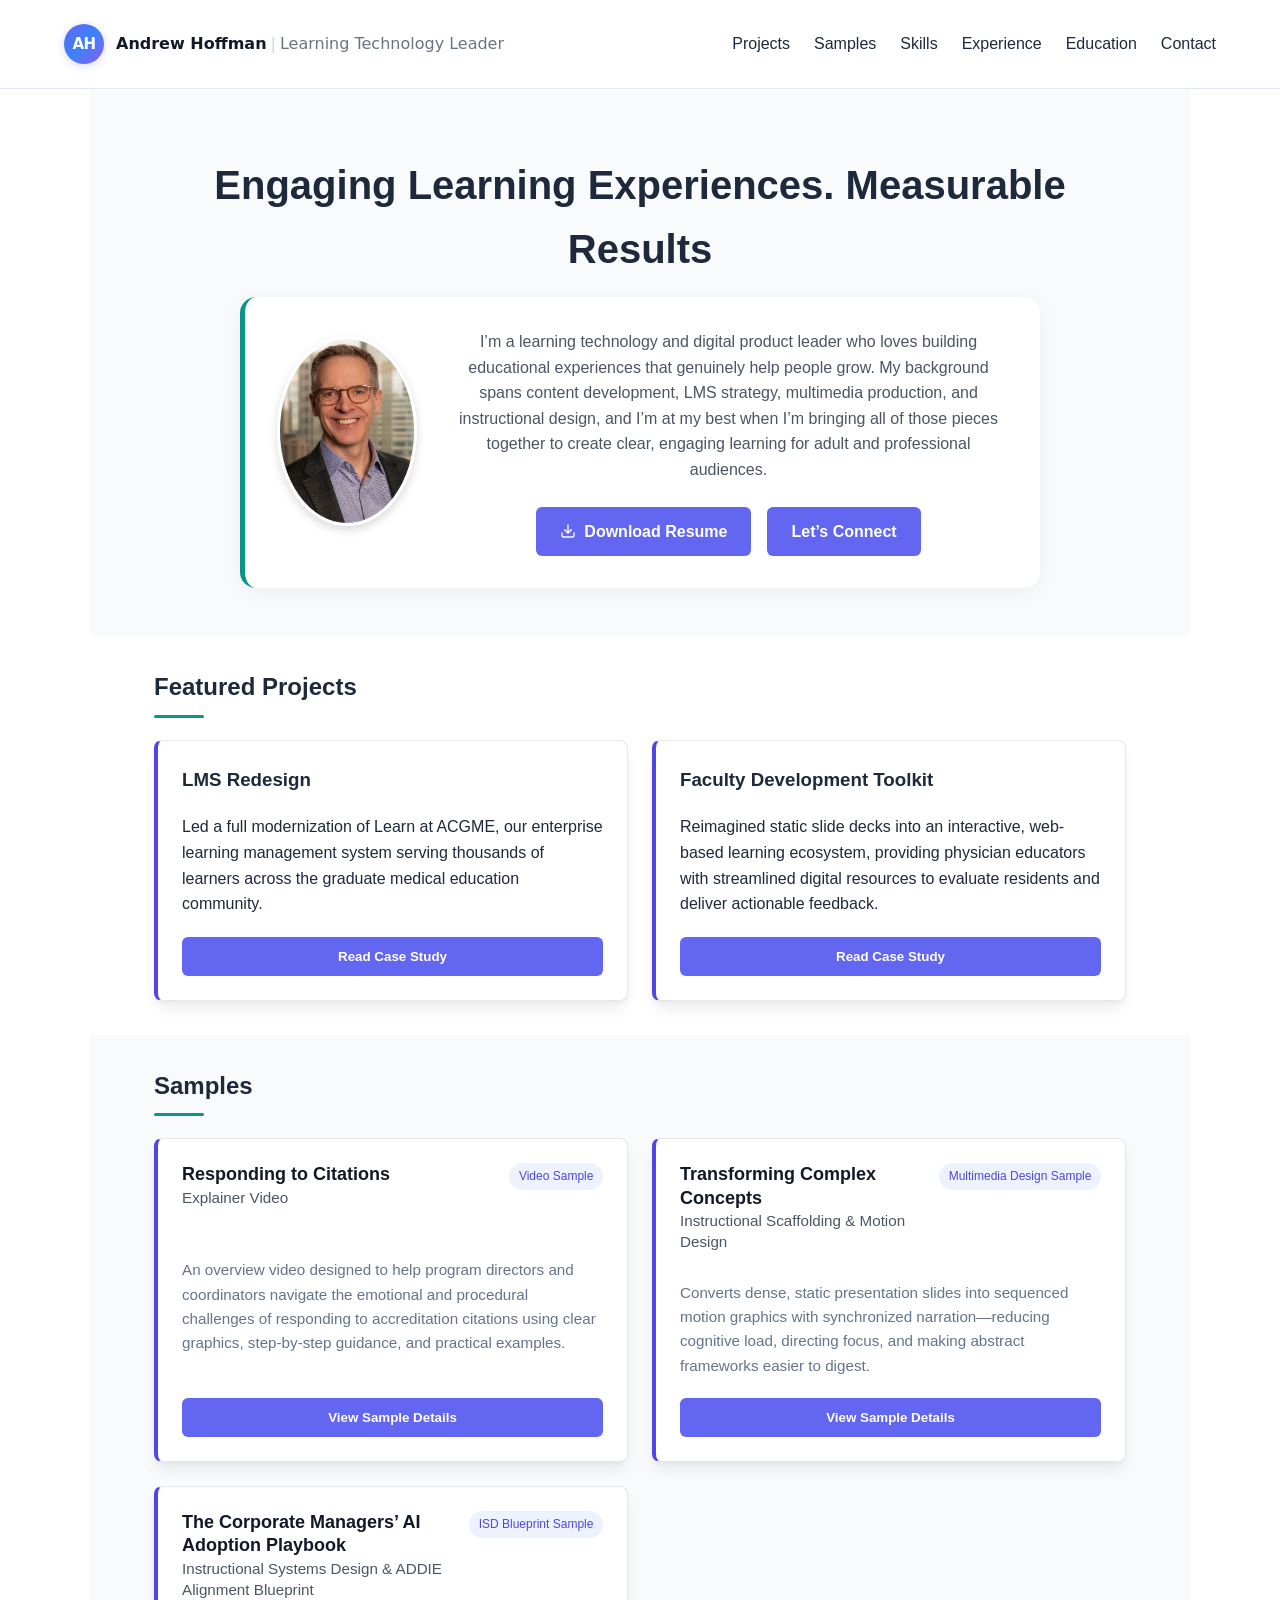
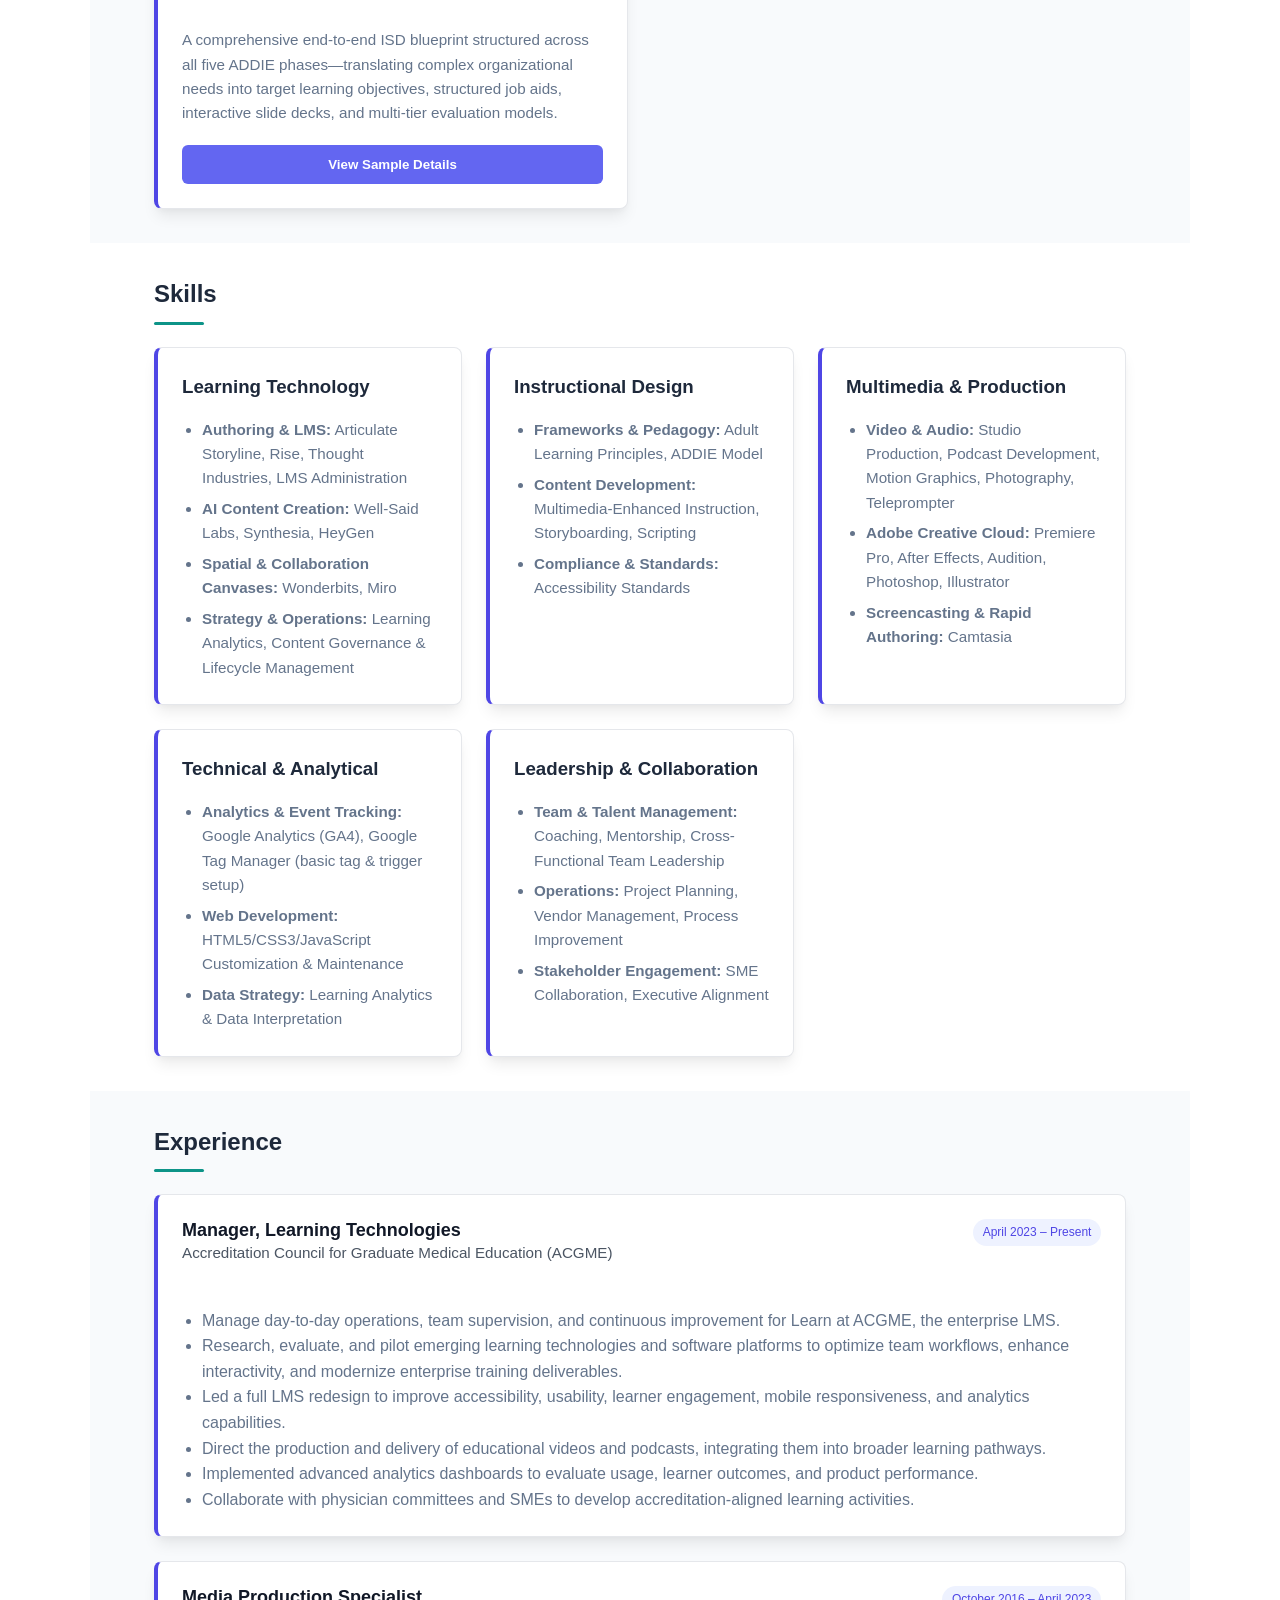
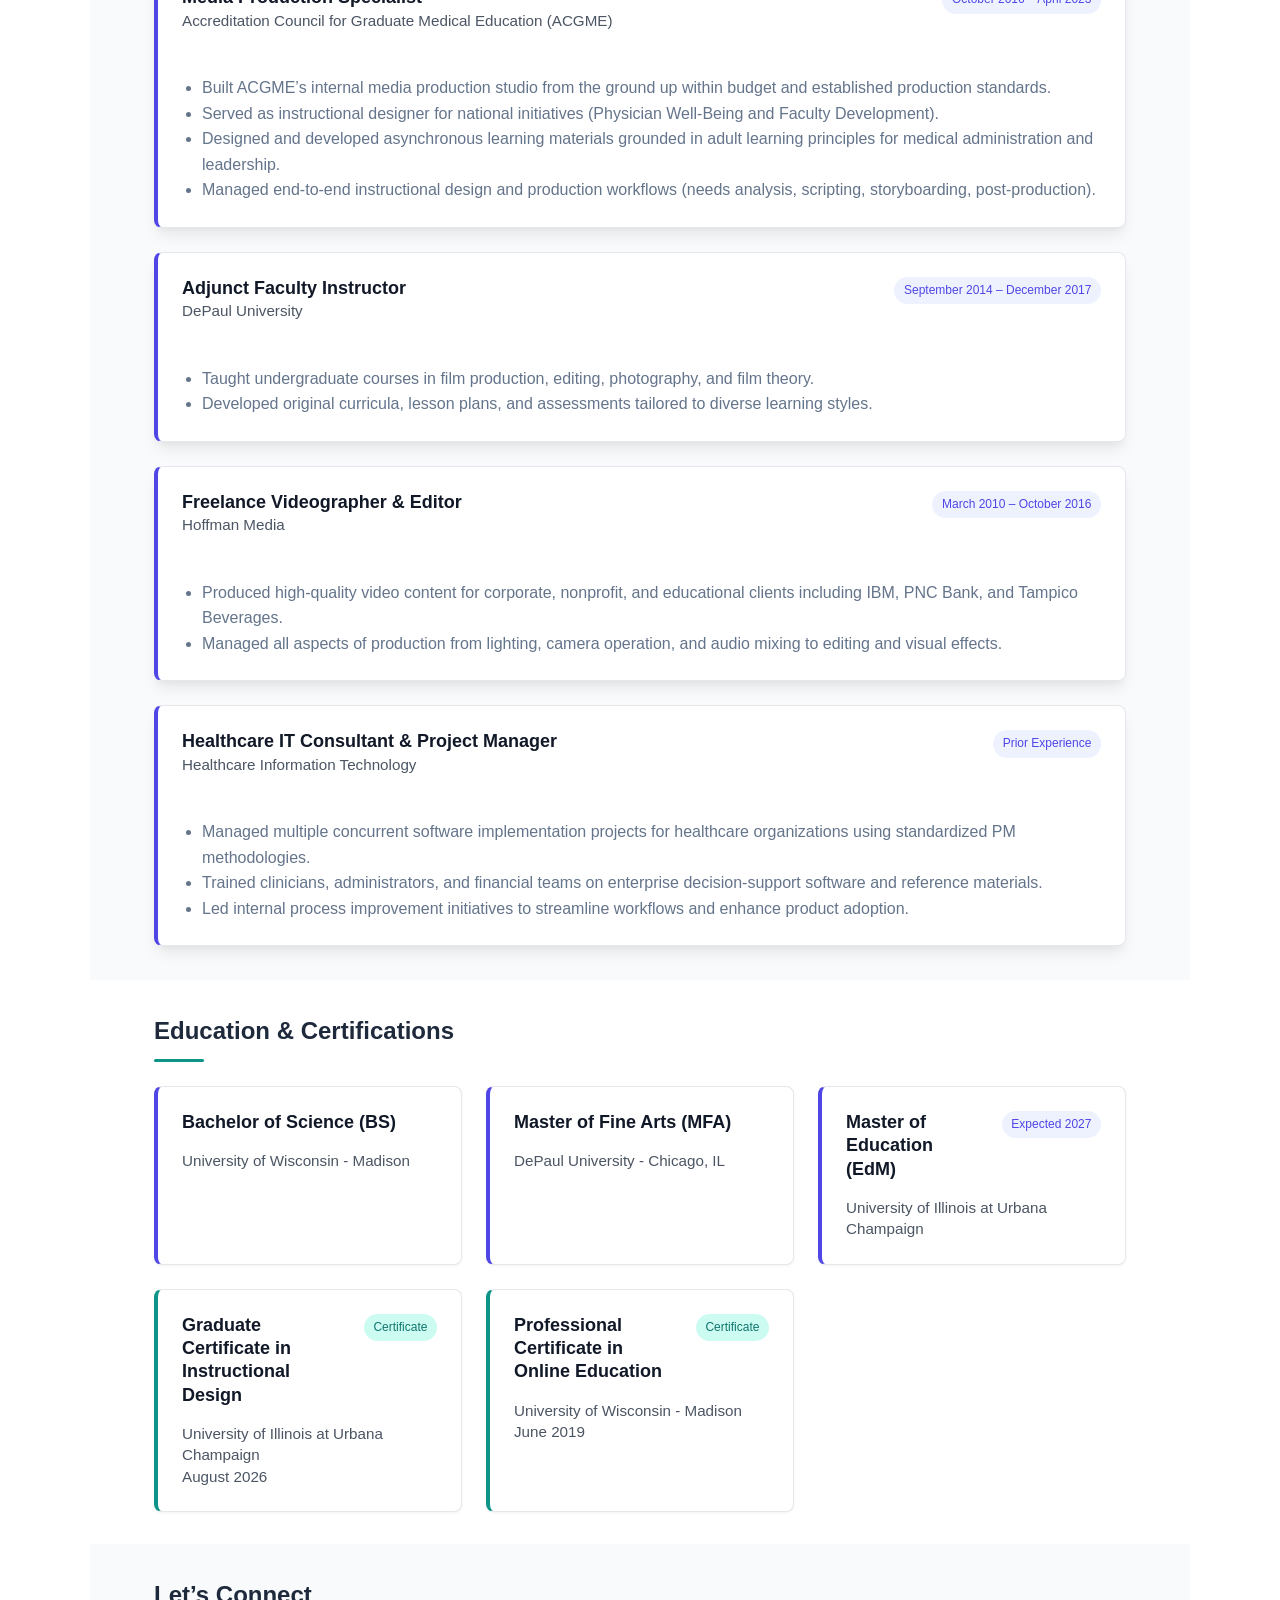
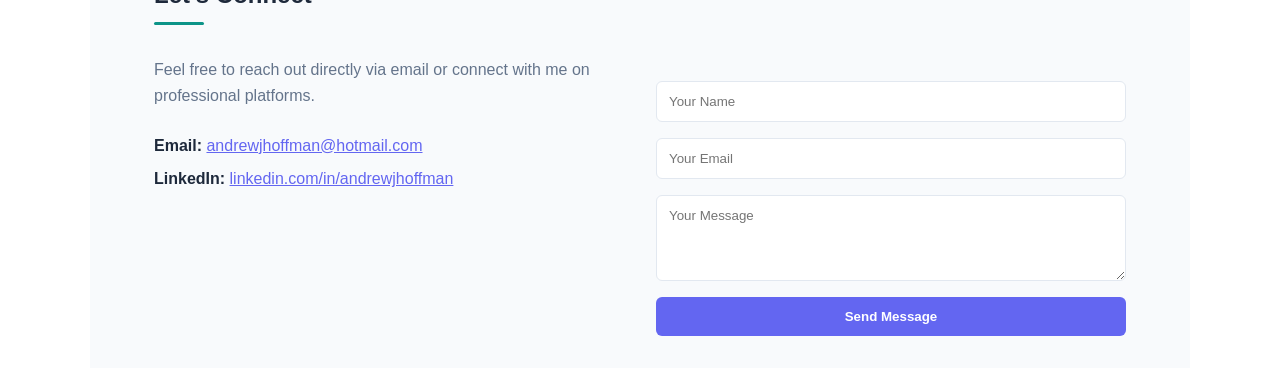
==== index.html @ ea98ff36 "Add files via upload" ====
<!DOCTYPE html>
<html lang="en">
<head>
  <meta charset="UTF-8">
  <meta name="viewport" content="width=device-width, initial-scale=1.0">
  <title>Andrew Hoffman | Learning Technology Leader</title>
  <link rel="stylesheet" href="style.css">
</head>
<body>

  <!-- Navigation -->
<nav class="navbar">
  <a href="#" class="brand-logo" aria-label="Home">
    <span class="logo-badge">AH</span>
    <span class="brand-text">Andrew Hoffman <span class="divider">|</span> <span class="tagline">Learning Technology Leader</span></span>
  </a>

  <!-- Hamburger Toggle Button -->
  <button class="hamburger" id="hamburger" aria-label="Toggle navigation" aria-expanded="false">
    <span class="bar"></span>
    <span class="bar"></span>
    <span class="bar"></span>
  </button>

  <ul class="nav-links" id="nav-links">
    <li><a href="#projects">Projects</a></li>
    <li><a href="#samples">Samples</a></li>
    <li><a href="#skills">Skills</a></li>
    <li><a href="#experience">Experience</a></li>
    <li><a href="#education">Education</a></li>
    <li><a href="#contact">Contact</a></li>
  </ul>
</nav>
  <header class="hero">
    <h1>Engaging Learning Experiences. Measurable Results</h1>
<div class="mission-container">
  <!-- Photo on the left -->
  <div class="mission-photo">
    <img src="HeadShot.png" alt="Andrew Hoffman - Learning Technology Leader" />
  </div>

  <!-- Mission statement text on the right -->
<div class="mission-text">
  <p>
    I’m a learning technology and digital product leader who loves building educational experiences that genuinely help people grow. My background spans content development, LMS strategy, multimedia production, and instructional design, and I’m at my best when I’m bringing all of those pieces together to create clear, engaging learning for adult and professional audiences.
  </p>
  
  <!-- Centered Download Resume & Contact Buttons -->
  <div class="hero-buttons">
    <a href="AHoffman_Resume_2026.pdf" download="Andrew_Hoffman_Resume.pdf" class="btn hero-btn-primary">
      <svg width="16" height="16" viewBox="0 0 24 24" fill="none" stroke="currentColor" stroke-width="2" stroke-linecap="round" stroke-linejoin="round">
        <path d="M21 15v4a2 2 0 0 1-2 2H5a2 2 0 0 1-2-2v-4"></path>
        <polyline points="7 10 12 15 17 10"></polyline>
        <line x1="12" y1="15" x2="12" y2="3"></line>
      </svg>
      Download Resume
    </a>
    <a href="#contact" class="btn hero-btn-secondary">
      Let’s Connect
    </a>
  </div>
</div>
  </header>

  <!-- Projects Section -->
  <section id="projects" class="container">
    <h2>Featured Projects</h2>
    <div class="card-grid">
      <article class="card">
        <h3>LMS Redesign</h3>
        <p>Led a full modernization of Learn at ACGME, our enterprise learning management system serving thousands of learners across the graduate medical education community. </p>
        <button onclick="openModal('project1')">Read Case Study</button>
      </article>
      <article class="card">
        <h3>Faculty Development Toolkit</h3>
        <p>Reimagined static slide decks into an interactive, web-based learning ecosystem, providing physician educators with streamlined digital resources to evaluate residents and deliver actionable feedback. </p>
        <button onclick="openModal('project2')">Read Case Study</button>
      </article>
    </div>
  </section>

  <!-- Samples Section -->
<section id="samples" class="container bg-alt">
  <h2>Samples</h2>
  <div class="card-grid" style="margin-top: 1.5rem;">
    
    <!-- Sample 1 -->
    <article class="card">
      <div class="cert-card-header">
        <div>
          <h3 class="cert-title">Responding to Citations</h3>
          <p class="cert-subtitle">Explainer Video</p>
        </div>
        <span class="cert-badge">Video Sample</span>
      </div>
      <p style="color: var(--text-muted); font-size: 0.95rem; line-height: 1.6;">
        An overview video designed to help program directors and coordinators navigate the emotional and procedural challenges of responding to accreditation citations using clear graphics, step-by-step guidance, and practical examples.
      </p>
      <button class="btn" onclick="openModal('sample1')">View Sample Details</button>
    </article>

<!-- Sample 2 -->
<article class="card">
  <div class="cert-card-header">
    <div>
      <h3 class="cert-title">Transforming Complex Concepts</h3>
      <p class="cert-subtitle">Instructional Scaffolding & Motion Design</p>
    </div>
    <span class="cert-badge">Multimedia Design Sample</span>
  </div>
  <p style="color: var(--text-muted); font-size: 0.95rem; line-height: 1.6;">
    Converts dense, static presentation slides into sequenced motion graphics with synchronized narration—reducing cognitive load, directing focus, and making abstract frameworks easier to digest.
  </p>
  <button class="btn" onclick="openModal('sample2')">View Sample Details</button>
</article>

    <!-- Sample 3 -->
<article class="card">
  <div class="cert-card-header">
    <div>
      <h3 class="cert-title">The Corporate Managers’ AI Adoption Playbook</h3>
      <p class="cert-subtitle">Instructional Systems Design & ADDIE Alignment Blueprint</p>
    </div>
    <span class="cert-badge">ISD Blueprint Sample</span>
  </div>
  <p style="color: var(--text-muted); font-size: 0.95rem; line-height: 1.6;">
    A comprehensive end-to-end ISD blueprint structured across all five ADDIE phases—translating complex organizational needs into target learning objectives, structured job aids, interactive slide decks, and multi-tier evaluation models.
  </p>
  <button class="btn" onclick="openModal('sample3')">View Sample Details</button>
</article>

  </div>
</section>

<!-- Skills Section -->
<section id="skills" class="container">
  <h2>Skills</h2>
  <div class="skills-grid">

    <!-- Card 1: Learning Technology -->
    <div class="skill-item">
      <h3>Learning Technology</h3>
      <ul style="margin-top: 0.5rem; padding-left: 1.25rem; color: var(--text-muted); font-size: 0.95rem; line-height: 1.6;">
        <li style="margin-bottom: 0.4rem;"><strong>Authoring & LMS:</strong> Articulate Storyline, Rise, Thought Industries, LMS Administration</li>
        <li style="margin-bottom: 0.4rem;"><strong>AI Content Creation:</strong> Well-Said Labs, Synthesia, HeyGen</li>
        <li style="margin-bottom: 0.4rem;"><strong>Spatial & Collaboration Canvases:</strong> Wonderbits, Miro</li>
        <li><strong>Strategy & Operations:</strong> Learning Analytics, Content Governance & Lifecycle Management</li>
      </ul>
    </div>

    <!-- Card 2: Instructional Design & Adult Learning -->
    <div class="skill-item">
      <h3>Instructional Design</h3>
      <ul style="margin-top: 0.5rem; padding-left: 1.25rem; color: var(--text-muted); font-size: 0.95rem; line-height: 1.6;">
        <li style="margin-bottom: 0.4rem;"><strong>Frameworks & Pedagogy:</strong> Adult Learning Principles, ADDIE Model</li>
        <li style="margin-bottom: 0.4rem;"><strong>Content Development:</strong> Multimedia-Enhanced Instruction, Storyboarding, Scripting</li>
        <li><strong>Compliance & Standards:</strong> Accessibility Standards</li>
      </ul>
    </div>

    <!-- Card 3: Multimedia & Production -->
    <div class="skill-item">
      <h3>Multimedia & Production</h3>
      <ul style="margin-top: 0.5rem; padding-left: 1.25rem; color: var(--text-muted); font-size: 0.95rem; line-height: 1.6;">
        <li style="margin-bottom: 0.4rem;"><strong>Video & Audio:</strong> Studio Production, Podcast Development, Motion Graphics, Photography, Teleprompter</li>
        <li style="margin-bottom: 0.4rem;"><strong>Adobe Creative Cloud:</strong> Premiere Pro, After Effects, Audition, Photoshop, Illustrator</li>
        <li><strong>Screencasting & Rapid Authoring:</strong> Camtasia</li>
      </ul>
    </div>

    <!-- Card 4: Technical & Analytical -->
    <div class="skill-item">
      <h3>Technical & Analytical</h3>
      <ul style="margin-top: 0.5rem; padding-left: 1.25rem; color: var(--text-muted); font-size: 0.95rem; line-height: 1.6;">
        <li style="margin-bottom: 0.4rem;"><strong>Analytics & Event Tracking:</strong> Google Analytics (GA4), Google Tag Manager (basic tag & trigger setup)</li>
        <li style="margin-bottom: 0.4rem;"><strong>Web Development:</strong> HTML5/CSS3/JavaScript Customization & Maintenance</li>
        <li><strong>Data Strategy:</strong> Learning Analytics & Data Interpretation</li>
      </ul>
    </div>

    <!-- Card 5: Leadership & Collaboration -->
    <div class="skill-item">
      <h3>Leadership & Collaboration</h3>
      <ul style="margin-top: 0.5rem; padding-left: 1.25rem; color: var(--text-muted); font-size: 0.95rem; line-height: 1.6;">
        <li style="margin-bottom: 0.4rem;"><strong>Team & Talent Management:</strong> Coaching, Mentorship, Cross-Functional Team Leadership</li>
        <li style="margin-bottom: 0.4rem;"><strong>Operations:</strong> Project Planning, Vendor Management, Process Improvement</li>
        <li><strong>Stakeholder Engagement:</strong> SME Collaboration, Executive Alignment</li>
      </ul>
    </div>

  </div>
</section>

<!-- Experience Section (Shaded) -->
<section id="experience" class="container bg-alt">
  <h2>Experience</h2>
  <div class="card-grid" style="grid-template-columns: 1fr; margin-top: 1.5rem;">
    
    <!-- ACGME - Manager -->
    <div class="card">
  <div class="cert-card-header">
    <div>
      <h3 class="cert-title">Manager, Learning Technologies</h3>
      <p class="cert-subtitle">Accreditation Council for Graduate Medical Education (ACGME)</p>
    </div>
    <span class="cert-badge">April 2023 – Present</span>
  </div>
  <ul style="margin-top: 1rem; padding-left: 1.25rem; color: var(--text-muted); line-height: 1.6;">
    <li>Manage day-to-day operations, team supervision, and continuous improvement for Learn at ACGME, the enterprise LMS.</li>
    <li>Research, evaluate, and pilot emerging learning technologies and software platforms to optimize team workflows, enhance interactivity, and modernize enterprise training deliverables.</li>
    <li>Led a full LMS redesign to improve accessibility, usability, learner engagement, mobile responsiveness, and analytics capabilities.</li>
    <li>Direct the production and delivery of educational videos and podcasts, integrating them into broader learning pathways.</li>
    <li>Implemented advanced analytics dashboards to evaluate usage, learner outcomes, and product performance.</li>
    <li>Collaborate with physician committees and SMEs to develop accreditation-aligned learning activities.</li>
  </ul>
</div>

    <!-- ACGME - Media Production Specialist -->
    <div class="card">
      <div class="cert-card-header">
        <div>
          <h3 class="cert-title">Media Production Specialist</h3>
          <p class="cert-subtitle">Accreditation Council for Graduate Medical Education (ACGME)</p>
        </div>
        <span class="cert-badge">October 2016 – April 2023</span>
      </div>
      <ul style="margin-top: 1rem; padding-left: 1.25rem; color: var(--text-muted); line-height: 1.6;">
        <li>Built ACGME’s internal media production studio from the ground up within budget and established production standards.</li>
        <li>Served as instructional designer for national initiatives (Physician Well-Being and Faculty Development).</li>
        <li>Designed and developed asynchronous learning materials grounded in adult learning principles for medical administration and leadership.</li>
        <li>Managed end-to-end instructional design and production workflows (needs analysis, scripting, storyboarding, post-production).</li>
      </ul>
    </div>

    <!-- DePaul University -->
    <div class="card">
      <div class="cert-card-header">
        <div>
          <h3 class="cert-title">Adjunct Faculty Instructor</h3>
          <p class="cert-subtitle">DePaul University</p>
        </div>
        <span class="cert-badge">September 2014 – December 2017</span>
      </div>
      <ul style="margin-top: 1rem; padding-left: 1.25rem; color: var(--text-muted); line-height: 1.6;">
        <li>Taught undergraduate courses in film production, editing, photography, and film theory.</li>
        <li>Developed original curricula, lesson plans, and assessments tailored to diverse learning styles.</li>
      </ul>
    </div>

    <!-- Hoffman Media -->
    <div class="card">
      <div class="cert-card-header">
        <div>
          <h3 class="cert-title">Freelance Videographer & Editor</h3>
          <p class="cert-subtitle">Hoffman Media</p>
        </div>
        <span class="cert-badge">March 2010 – October 2016</span>
      </div>
      <ul style="margin-top: 1rem; padding-left: 1.25rem; color: var(--text-muted); line-height: 1.6;">
        <li>Produced high-quality video content for corporate, nonprofit, and educational clients including IBM, PNC Bank, and Tampico Beverages.</li>
        <li>Managed all aspects of production from lighting, camera operation, and audio mixing to editing and visual effects.</li>
      </ul>
    </div>

    <div class="card">
      <div class="cert-card-header">
        <div>
          <h3 class="cert-title">Healthcare IT Consultant & Project Manager</h3>
          <p class="cert-subtitle">Healthcare Information Technology</p>
        </div>
        <span class="cert-badge">Prior Experience</span>
      </div>
      <ul style="margin-top: 1rem; padding-left: 1.25rem; color: var(--text-muted); line-height: 1.6;">
        <li>Managed multiple concurrent software implementation projects for healthcare organizations using standardized PM methodologies.</li>
        <li>Trained clinicians, administrators, and financial teams on enterprise decision-support software and reference materials.</li>
        <li>Led internal process improvement initiatives to streamline workflows and enhance product adoption.</li>
      </ul>
    </div>
  </div>
</section>

<!-- Education & Certifications Section (White) -->
<section id="education" class="container">
  <h2>Education & Certifications</h2>
  <div class="cert-grid">
    <div class="cert-card degree-card">
      <div class="cert-card-header"> 
        <h3 class="cert-title">Bachelor of Science (BS)</h3>
      </div>
      <p class="cert-subtitle">University of Wisconsin - Madison</p>
    </div>
    
    <div class="cert-card">
      <div class="cert-card-header"> 
        <h3 class="cert-title">Master of Fine Arts (MFA)</h3>
      </div>
      <p class="cert-subtitle">DePaul University - Chicago, IL</p>
    </div>

    <div class="cert-card">
      <div class="cert-card-header"> 
        <h3 class="cert-title">Master of Education (EdM)</h3>
        <span class="cert-badge">Expected 2027</span>
      </div>
      <p class="cert-subtitle">University of Illinois at Urbana Champaign</p>
    </div>

<a href="https://www.credential.net/ce9b2087-cbde-4104-aa2e-9e71e7c20afa#acc.FixzR1Gy" target="_blank" rel="noopener noreferrer" class="cert-card-link">
  <div class="cert-card cert-type-card">
    <div class="cert-card-header">
      <h3 class="cert-title">Graduate Certificate in Instructional Design</h3>
      <span class="cert-badge">Certificate</span>
    </div>
    <p class="cert-subtitle">University of Illinois at Urbana Champaign<br>August 2026</p>
  </div>
</a>

     <div class="cert-card cert-type-card">
      <div class="cert-card-header">
        <h3 class="cert-title">Professional Certificate in Online Education</h3>
        <span class="cert-badge">Certificate</span>
      </div>
      <p class="cert-subtitle">University of Wisconsin - Madison<br>June 2019</p>
    </div>
  </div>
</section>

<!-- Contact Section (Shaded) -->
<section id="contact" class="container bg-alt">
  <h2>Let’s Connect</h2>
  
  <div style="display: flex; gap: 2rem; flex-wrap: wrap; justify-content: center; margin-top: 1.5rem;">
    <!-- Direct Info Column -->
    <div style="flex: 1; min-width: 250px; text-align: left;">
      
      <p style="color: var(--text-muted); margin: 0.5rem 0 1.5rem;">
        Feel free to reach out directly via email or connect with me on professional platforms.
      </p>
      <p><strong>Email:</strong> <a href="mailto:andrewjhoffman@hotmail.com" style="color: var(--primary);">andrewjhoffman@hotmail.com</a></p>
      <p style="margin-top: 0.5rem;"><strong>LinkedIn:</strong> <a href="https://linkedin.com/in/andrewjhoffman" target="_blank" style="color: var(--primary);">linkedin.com/in/andrewjhoffman</a></p>
    </div>

    <!-- Contact Form Column -->
    <div style="flex: 1; min-width: 300px;">
      <form id="contactForm" onsubmit="handleFormSubmit(event)">
        <input type="text" placeholder="Your Name" required>
        <input type="email" placeholder="Your Email" required>
        <textarea placeholder="Your Message" rows="4" required></textarea>
        <button type="submit" class="btn">Send Message</button>
      </form>
    </div>
  </div>
</section>

  <!-- Modal Component -->
  <div id="modal" class="modal">
    <div class="modal-content">
      <span class="close-btn" onclick="closeModal()">&times;</span>
      <div id="modal-body"></div>
    </div>
  </div>

  <script src="script.js"></script>
</body>
</html>
---- style.css ----
:root {
  --primary: #6366f1;
  --bg-light: #ffffff;
  --bg-alt: #f8fafc;
  --text-dark: #1e293b;
  --text-muted: #64748b;
  --border: #e2e8f0;
  --teal-accent: #0d9488;
}

* { box-sizing: border-box; margin: 0; padding: 0; }
body { font-family: -apple-system, BlinkMacSystemFont, "Segoe UI", Roboto, sans-serif; color: var(--text-dark); background: var(--bg-light); line-height: 1.6; }

section h2::after {
  content: '';
  display: block;
  width: 50px;
  height: 3px;
  background-color: var(--teal-accent);
  margin-top: 0.5rem;
  border-radius: 2px;
}

.navbar {
  display: flex; 
  justify-content: space-between; 
  align-items: center; 
  padding: 1.5rem 5%; 
  background: var(--bg-light);
  border-bottom: 1px solid var(--border); 
  position: sticky; 
  top: 0; 
  z-index: 100; 
}
.nav-links { 
  display: flex;
  list-style: none; 
  gap: 1.5rem; 
}

/* Hide Hamburger button on desktop */
.hamburger {
  display: none;
  flex-direction: column;
  justify-content: space-between;
  width: 30px;
  height: 21px;
  background: transparent;
  border: none;
  cursor: pointer;
  padding: 0;
  z-index: 1000;
  appearance: none;
}

.hamburger .bar {
  display: block;
  height: 3px;
  width: 100%;
  background-color: #333; /* Change to match your text theme color */
  border-radius: 2px;
  transition: all 0.3s ease-in-out;
}

/* Responsive Styles for Mobile */
@media (max-width: 768px) {
  .hamburger {
    display: flex; /* Show hamburger button on mobile */
  }

  .nav-links {
    position: absolute;
    top: 100%;
    left: 0;
    right: 0;
    background-color: #ffffff; /* Match your navbar background color */
    flex-direction: column;
    align-items: center;
    padding: 1.5rem 0;
    gap: 1.25rem;
    box-shadow: 0 4px 6px rgba(0, 0, 0, 0.1);
    
    /* Hidden state */
    display: none;
  }

  /* Active state when toggled */
  .nav-links.active {
    display: flex;
  }

  /* Transform hamburger to an 'X' icon when active */
  .hamburger.active .bar:nth-child(1) {
    transform: translateY(9px) rotate(45deg);
  }

  .hamburger.active .bar:nth-child(2) {
    opacity: 0;
  }

  .hamburger.active .bar:nth-child(3) {
    transform: translateY(-9px) rotate(-45deg);
  }
}

.nav-links a { text-decoration: none; color: var(--text-dark); font-weight: 500; }

.hero { text-align: center; 
  padding: 3rem 5%; 
  max-width: 1100px; 
  margin: 0 auto; 
  background: var(--bg-alt); 
  
}

/* Centered Hero Buttons Container */
/* Centered Hero Buttons Container */
.hero-buttons {
  margin-top: 1.5rem;
  display: flex;
  justify-content: center; /* Centers buttons horizontally */
  align-items: center;
  gap: 1rem;
  flex-wrap: wrap; /* Keeps buttons responsive on smaller screens */
}

/* Primary Download Button */
.hero-btn-primary {
  text-decoration: none;
  display: inline-flex;
  align-items: center;
  gap: 0.5rem;
}

/* Secondary Contact Button */
.hero-btn-secondary {
  background-color: transparent;
  color: var(--primary);
  border: 1px solid var(--primary);
  text-decoration: none;
  transition: all 0.2s ease-in-out;
}

.hero-btn-secondary:hover {
  background-color: var(--primary);
  color: #ffffff;
}
.hero h1 { font-size: 2.5rem; margin: 1rem 0; }
.hero p { color: var(--text-muted); font-size: 1.125rem; margin-bottom: 1.5rem; }

.mission-container {
  border-left: 5px solid var(--teal-accent);
}

.badge { background: #e0e7ff; color: var(--primary); padding: 0.25rem 0.75rem; border-radius: 999px; font-size: 0.875rem; font-weight: 600; }
.container { padding: 2rem 5%; max-width: 1100px; margin: 0 auto; }
.bg-alt { background: var(--bg-alt); }

.card-grid { 
  display: grid; 
  grid-template-columns: repeat(2, 1fr); 
  gap: 1.5rem; 
  margin-top: 1.5rem; }

.skills-grid {
  display: grid;
  grid-template-columns: repeat(auto-fit, minmax(280px, 1fr));
  gap: 1.5rem;
  margin-top: 1.5rem;
}

.cert-grid { 
  display: grid; 
  grid-template-columns: repeat(3, 1fr); 
  gap: 1.5rem; 
  margin-top: 1.5rem; }


  /* Responsive breakpoint for medium screens (tablets) */
@media (max-width: 992px) {
  .cert-grid {
    grid-template-columns: repeat(2, 1fr); /* Drops to 2 wide */
  }
}

/* Responsive breakpoint for small screens (mobile) */
@media (max-width: 600px) {
  .cert-grid {
    grid-template-columns: 1fr; /* Drops to 1 wide */
  }
  
}

.card {
  background-color: #ffffff;
  border: 1px solid #e5e7eb;
  border-left: 4px solid #4f46e5; /* Accent color matching your brand badge */
  border-radius: 8px;
  padding: 1.5rem;
  box-shadow: 0 1px 3px rgba(0, 0, 0, 0.05);
  transition: transform 0.2s ease, box-shadow 0.2s ease;
  display: flex;
  flex-direction: column;
  justify-content: space-between;
  gap:1.25rem;
}
/* Change this: */
.skill-item, .cert-card {
  background-color: #ffffff;
  border: 1px solid #e5e7eb;
  border-left: 4px solid #4f46e5;
  border-radius: 8px;
  padding: 1.5rem;
  box-shadow: 0 1px 3px rgba(0, 0, 0, 0.05);
  transition: transform 0.2s ease, box-shadow 0.2s ease;
  display: flex;
  flex-direction: column;
  justify-content: flex-start; /* Changed from space-between to flex-start */
  gap: 0.5rem;                 /* Tightens spacing between header and list */
}

/* Header layout inside card */
.cert-card-header {
  display: flex;
  justify-content: space-between;
  align-items: flex-start;
  gap: 1rem;
  margin-bottom: 0.5rem;
}

/* Degree/Certificate Title */
.cert-title {
  font-size: 1.125rem;
  font-weight: 600;
  color: #111827;
  margin: 0;
  line-height: 1.3;
}

/* Optional Tag/Badge */
.cert-badge {
  font-size: 0.75rem;
  font-weight: 500;
  color: #4f46e5;
  background-color: #eef2ff;
  padding: 0.25rem 0.6rem;
  border-radius: 9999px;
  white-space: nowrap;
}

.cert-card-link {
  text-decoration: none;
  color: inherit;
  display: block;
}

/* Subtitle / Focus Area */
.cert-subtitle {
  font-size: 0.95rem;
  color: #4b5563;
  margin: 0;
  line-height: 1.4;
}

.card, .skill-item, .cert-card:hover {
  transform: translateY(-2px);
  box-shadow: 0 10px 15px -3px rgba(0, 0, 0, 0.08), 0 4px 6px -2px rgba(0, 0, 0, 0.03);
}

/* Degree Badge Styling */
.badge-degree {
  background-color: #1E293B;
  color: #FFFFFF;
  border-left: 3px solid #2563EB; /* Accent bar */
  padding: 4px 10px;
  border-radius: 4px;
  font-weight: 600;
}

/* Certificate Badge Styling */
.badge-certification {
  background-color: #CCFBF1;
  color: #0F766E;
  border-left: 3px solid #0D9488; /* Accent bar */
  padding: 4px 10px;
  border-radius: 4px;
  font-weight: 600;
}

/* ==========================================
   Degree Cards (Indigo Theme)
   ========================================== */
.cert-card.degree-card {
  border-left-color: #4f46e5; /* Primary accent border */
}

.cert-card.degree-card .cert-badge {
  background-color: #e0e7ff; /* Soft indigo background */
  color: #3730a3;            /* Dark indigo text */
}

/* ==========================================
   Certificate Cards (Teal Theme)
   ========================================== */
.cert-card.cert-type-card {
  border-left-color: #0d9488; /* Teal accent border */
}

.cert-card.cert-type-card .cert-badge {
  background-color: #ccfbf1; /* Light teal background */
  color: #0f766e;            /* Dark teal text */
}

.btn, button { 
background: var(--primary); 
color: white; 
border: none; 
padding: 0.75rem 1.5rem; 
border-radius: 6px; 
cursor: pointer; 
font-weight: 600; 
}

form { display: flex; flex-direction: column; gap: 1rem; max-width: 500px; margin: 2rem auto 0; }
input, textarea { padding: 0.75rem; border: 1px solid var(--border); border-radius: 6px; font-family: inherit; }

/* Modal Styling */
.modal { display: none; position: fixed; top: 0; left: 0; width: 100%; height: 100%; background: rgba(0,0,0,0.5); justify-content: center; align-items: center; }
.modal-content { background: white; padding: 2rem; border-radius: 8px; max-width: 500px; width: 90%; position: relative; }
.close-btn { position: absolute; top: 1rem; right: 1rem; font-size: 1.5rem; cursor: pointer; }



/* Photo Styling */
.mission-photo img {
  width: 140px; /* Set fixed photo width */
  height: 190px; /* Set fixed photo height */
  
  border-radius: 50%; /* Makes image circular */
  flex-shrink: 0; /* Prevents image from shrinking on smaller screens */
  border: 3px solid #ffffff; /* Subtle border framing (change color to match your palette) */
  box-shadow: 0 4px 10px rgba(0, 0, 0, 0.15); /* Soft shadow depth */
  margin: 0 auto 1.5rem auto; /* Centers the image and adds bottom spacing */
  display: block;
}
/* Container link styling */
.brand-logo {
  display: flex;
  align-items: center;
  gap: .75rem;
  text-decoration: none;
  font-family: system-ui, -apple-system, BlinkMacSystemFont, 'Segoe UI', Roboto, sans-serif;
  color: #1a1a1a;
}

/* Circular Logo Badge */
.logo-badge {
  display: flex;
  align-items: center;
  justify-content: center;
  width: 40px;
  height: 40px;
  border-radius: 50%;
  flex-shrink: 0; /* Prevents badge from shrinking on smaller screens */
  
  /* Gradient background matching the MH badge */
  background: linear-gradient(135deg, #6366f1 0%, #3b82f6 50%, #8b5cf6 100%);
  
  color: #ffffff;
  font-weight: 700;
  font-size: 15px;
  letter-spacing: -0.5px;
  box-shadow: 0 2px 8px rgba(99, 102, 241, 0.25);
  transition: transform 0.2s ease, box-shadow 0.2s ease;
}

/* Hover effect on the badge */
.brand-logo:hover .logo-badge {
  transform: translateY(-1px);
  box-shadow: 0 4px 12px rgba(99, 102, 241, 0.35);
}

/* Text styling */
.brand-text {
  display: flex;
  align-items: center; /* Vertically centers the text within the flex container */
  flex-wrap: wrap;
  font-size: 16px;
  font-weight: 700;
  color: #111827;
  white-space:nowrap;
}

.divider {
  color: #d1d5db;
  margin: 0 4px;
  font-weight: 300;
}

.tagline {
  color: #6b7280;
  font-weight: 400;
}

/* Card Container */
.mission-container {
  display: flex;
  align-items: center; /* Vertically aligns image and text */
  gap: 32px; /* Space between photo and text */
  max-width: 800px; /* Adjust card width as needed */
  margin: 0 auto; /* Center card on page */
  padding: 32px;
  background-color: #ffffff;
  border-radius: 16px;
  box-shadow: 0 4px 20px rgba(0, 0, 0, 0.05); /* Soft card shadow */
}

/* Styling for the button wrapper outside the container */
.hero-cta {
  text-align: center;
  margin-top: 2rem; /* Adjust space between the container and the button */
}

/* Optional: Ensures button displays as inline-block for clean spacing */
.hero-cta .btn {
  display: inline-block;
  text-decoration: none;
}

/* Text Styling */
.mission-text p {
  margin: 0;
  font-size: 16px;
  line-height: 1.6;
  color: #4b5563;
}

/* Responsive design for mobile screens */
@media (max-width: 640px) {
  .mission-container {
    flex-direction: column; /* Stacks image on top of text on small screens */
    text-align: center;
    gap: 20px;
  }
}
/* CSS */
@media (max-width: 768px) {
  .brand-text {
    flex-direction: column;   /* Stacks title and tagline vertically */
    align-items: flex-start; /* Aligns text to the left */
    gap: 0.2rem;             /* Tightens gap between stacked lines */
  }

  /* Hide the vertical divider when stacked */
  .brand-text .divider {
    display: none;
  }

  .tagline {
    font-size: 0.85rem;       /* Slightly smaller text for better fit */
    opacity: 0.8;             /* Optional subtle styling */
  }
}
/* ==========================================
   Case Study Modal Custom Formatting
   ========================================== */

/* Expand modal container for detailed reading */
.modal-content {
  max-width: 750px;
  width: 90%;
  max-height: 85vh;
  overflow-y: auto; /* Enable smooth scrolling inside popup */
  padding: 2.5rem;
  text-align: left;
}

.cs-header {
  margin-bottom: 1.5rem;
  border-bottom: 1px solid var(--border);
  padding-bottom: 1rem;
}

.cs-title {
  font-size: 1.75rem;
  color: var(--text-dark);
  margin-top: 0.5rem;
  line-height: 1.2;
}

.cs-subtitle {
  color: var(--text-muted);
  font-size: 1rem;
  margin-top: 0.25rem;
}

/* Quick Stats Metadata Grid */
.cs-stats-grid {
  display: grid;
  grid-template-columns: repeat(3, 1fr);
  gap: 1rem;
  background-color: var(--bg-alt);
  padding: 1rem;
  border-radius: 8px;
  margin-bottom: 1.5rem;
}

.cs-stat-item {
  display: flex;
  flex-direction: column;
  font-size: 0.875rem;
}

.cs-stat-item strong {
  color: var(--text-dark);
  margin-bottom: 0.2rem;
}

.cs-stat-item span {
  color: var(--text-muted);
}

/* Case Study Content Sections */
.cs-section {
  margin-bottom: 1.5rem;
}

.cs-section h3 {
  font-size: 1.2rem;
  color: var(--text-dark);
  margin-bottom: 0.5rem;
}

.cs-section p {
  color: var(--text-muted);
  line-height: 1.6;
}

.cs-list {
  padding-left: 1.25rem;
  color: var(--text-muted);
  line-height: 1.6;
}

.cs-list li {
  margin-bottom: 0.5rem;
}

.cs-image {
  width: 100%;
  height: auto;
  display: block;
  border-radius: 6px; /* Optional: adds smooth rounded corners */
}

.cs-comparison-grid {
  display: grid;
  grid-template-columns: repeat(2, 1fr);
  gap: 1.5rem;
  width: 100%;
  margin-top: 1rem;
}

.cs-media-item {
  display: flex;
  flex-direction: column;
  justify-content: space-between; /* Pushes the caption to the bottom of the card */
  align-items: center;            /* Centers image and caption horizontally */
  height: 100%;                   /* Ensures both grid items stretch to full height */
  gap: 0.5rem;
}

.cs-image-caption {
  font-size: 0.85rem;
  color: var(--text-muted);
  text-align: center;
  margin-top: auto;              /* Pushes caption down to align across both cards */
}

/* Stack comparison images vertically on mobile screens */
@media (max-width: 600px) {
  .cs-comparison-grid {
    grid-template-columns: 1fr;
  }
}

/* Impact Callout Box */
.cs-highlight-box {
  background-color: #eef2ff;
  border-left: 4px solid var(--primary);
  padding: 1.25rem;
  border-radius: 0 8px 8px 0;
  margin-top: 1.5rem;
}

.cs-highlight-box h3 {
  color: #3730a3;
}

.cs-highlight-box .cs-list {
  color: #312e81;
}

/* Responsive adjustment for small screens */
@media (max-width: 600px) {
  .cs-stats-grid {
    grid-template-columns: 1fr;
  }

  .modal-content {
    padding: 1.5rem;
  }
}
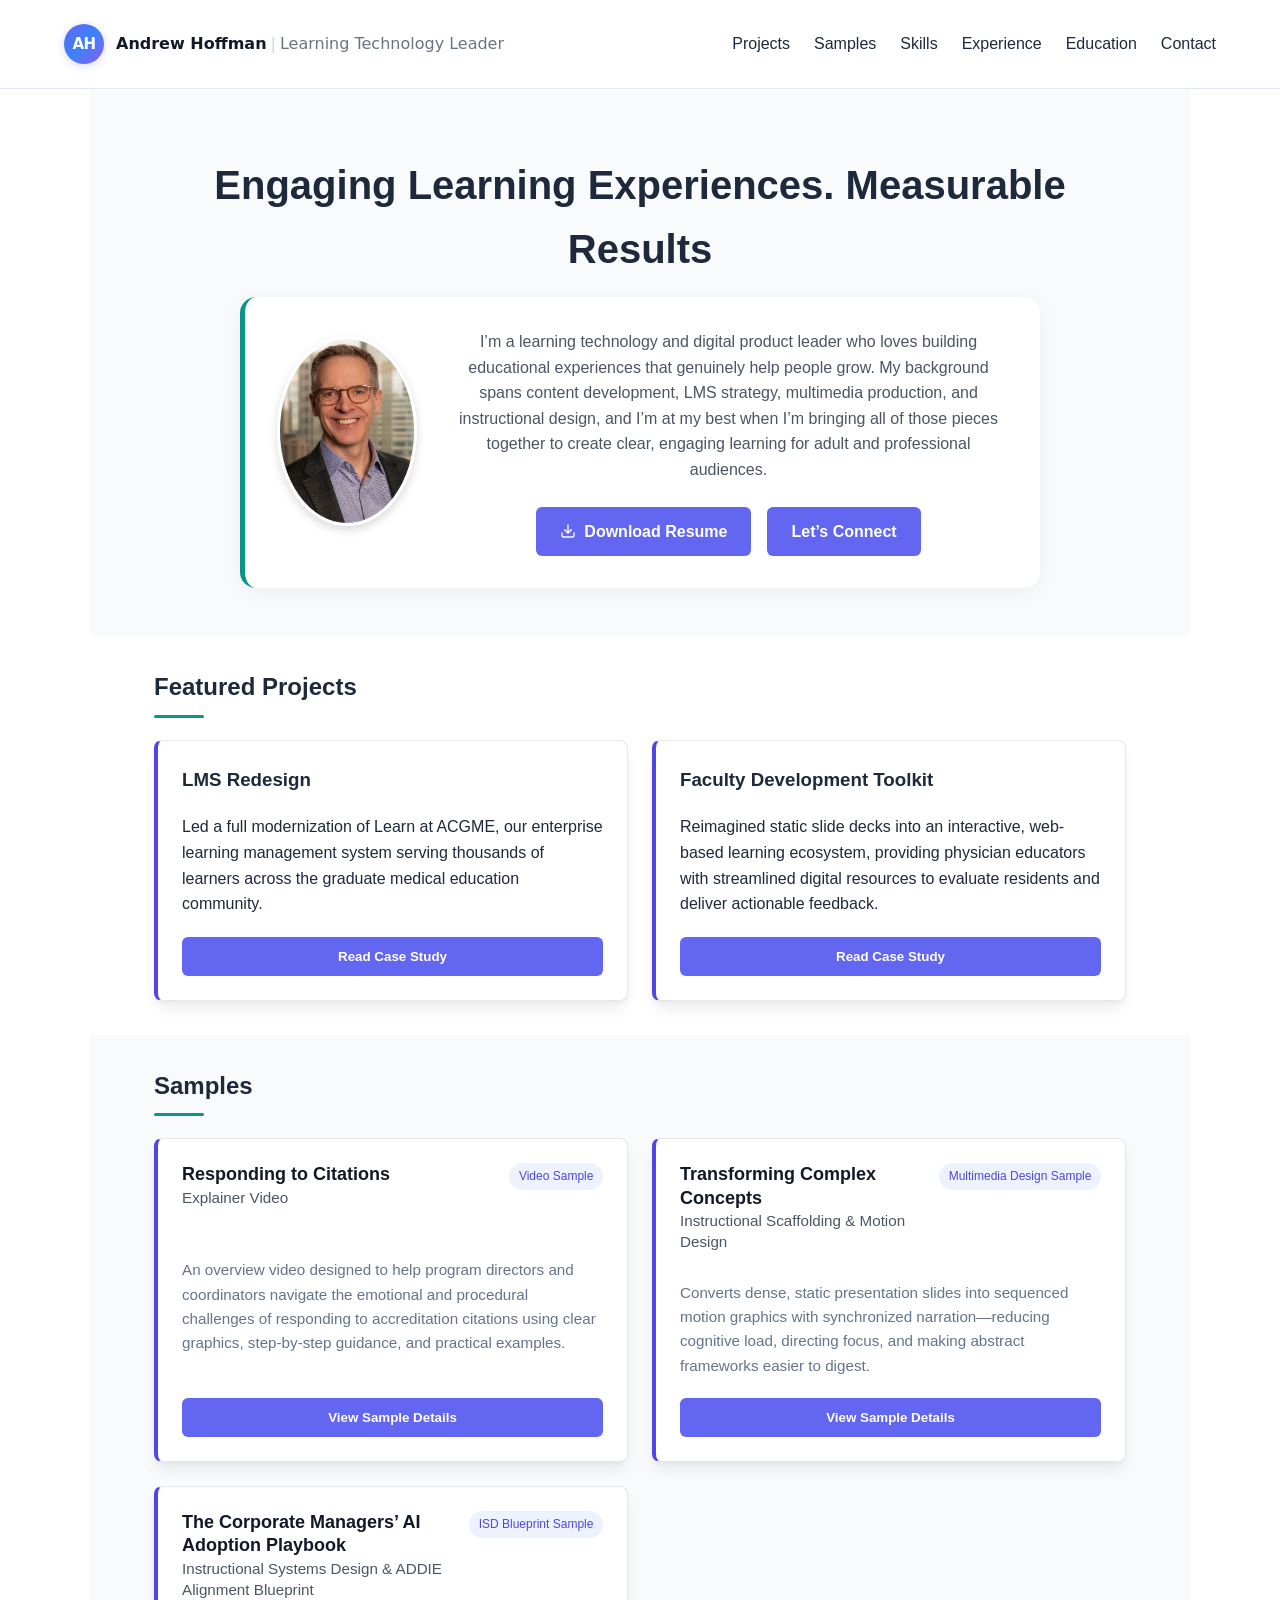
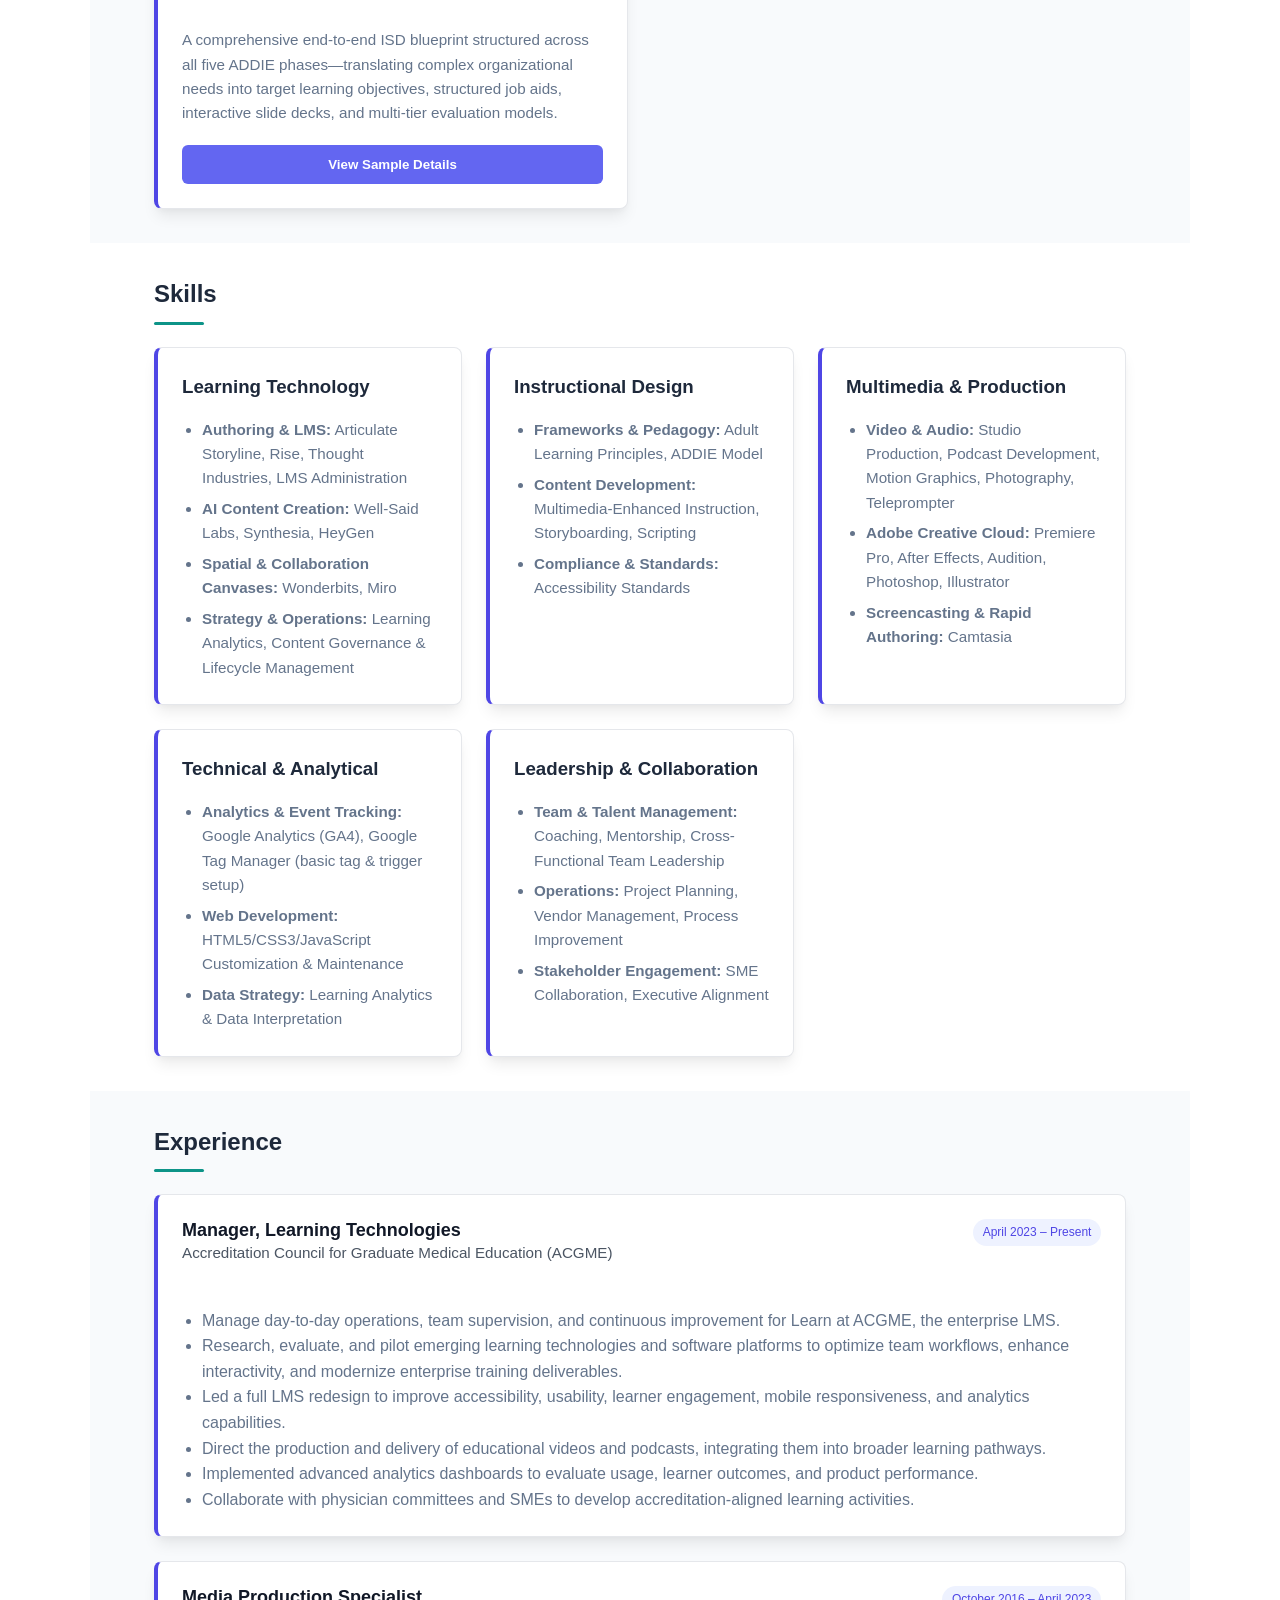
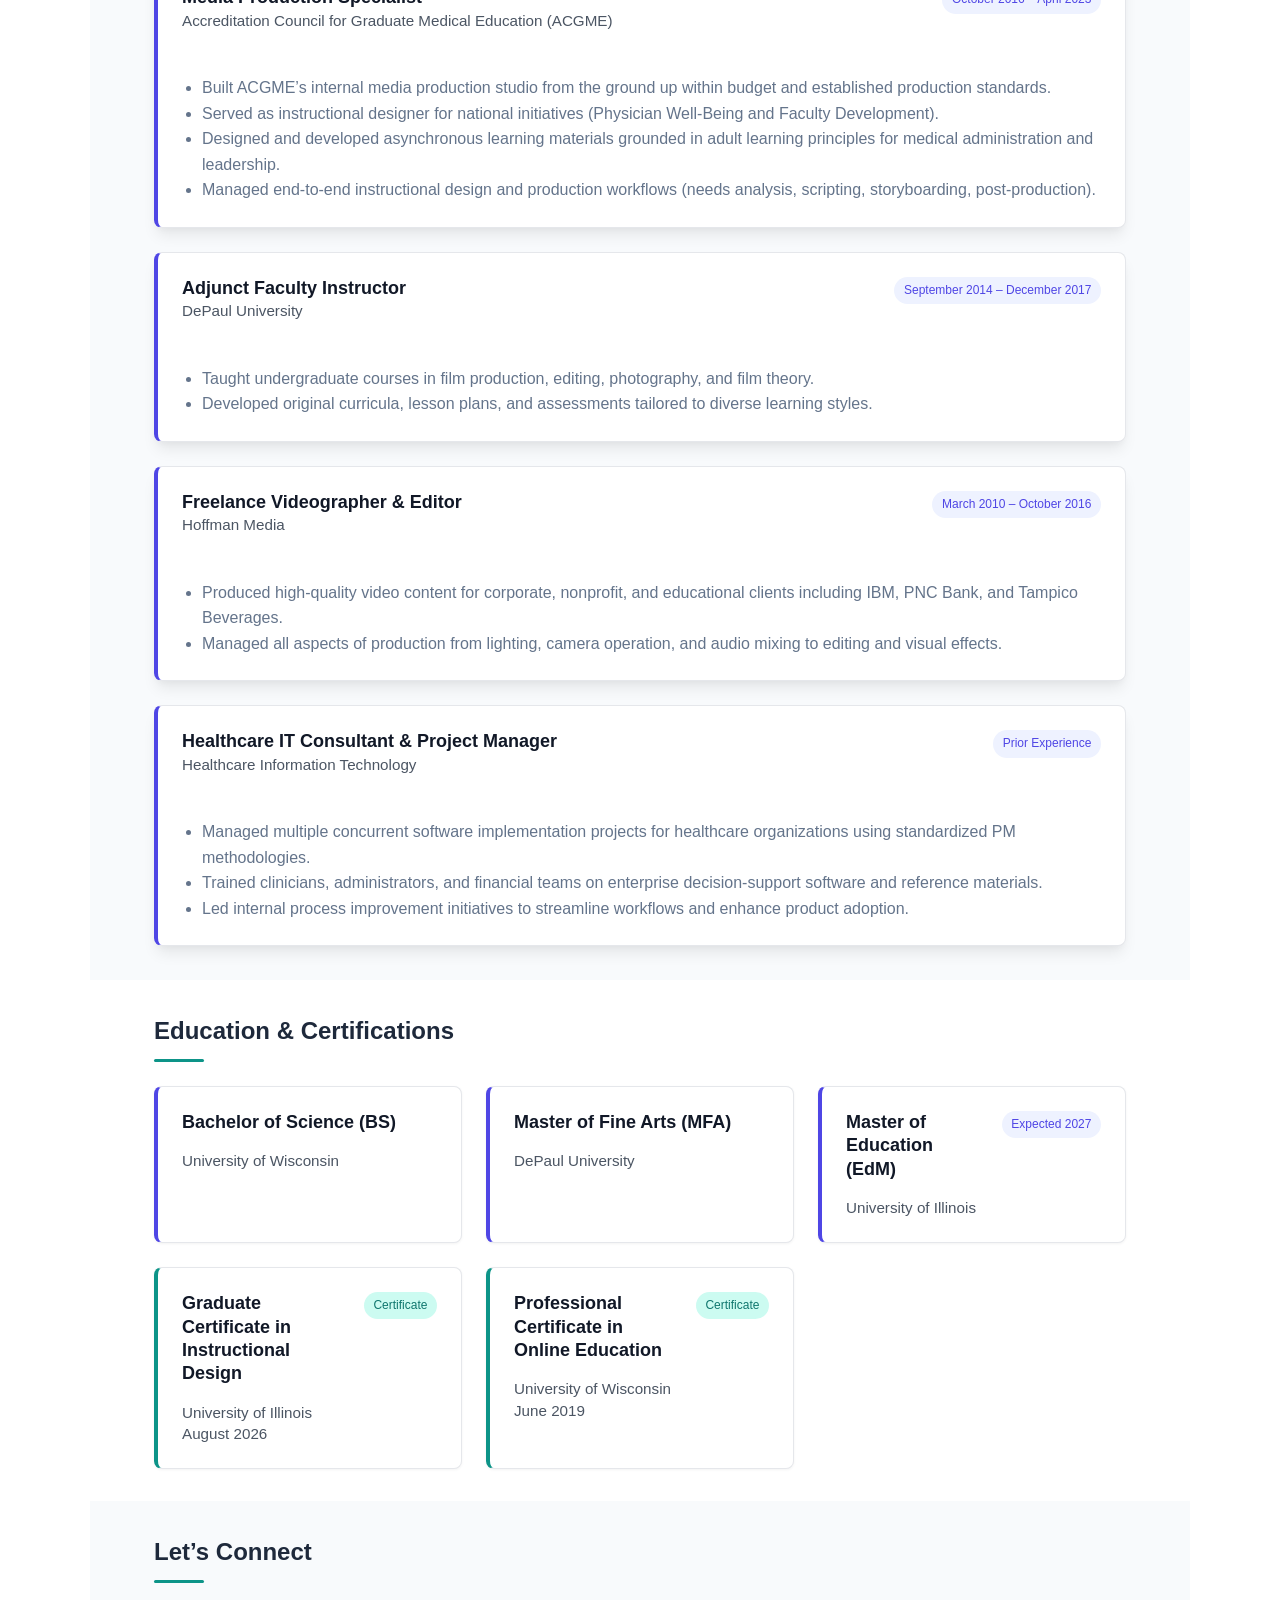
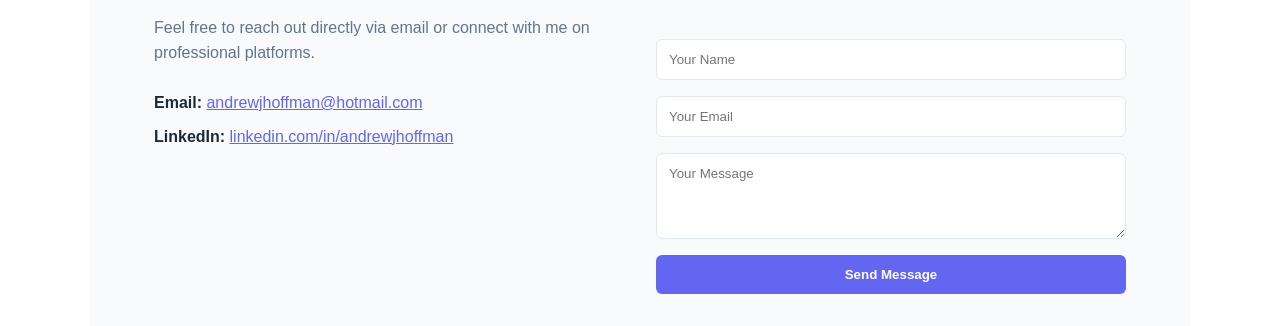
==== commit 931b28fd: "Add files via upload" ====
--- a/index.html
+++ b/index.html
@@ -4,8 +4,17 @@
   <meta charset="UTF-8">
   <meta name="viewport" content="width=device-width, initial-scale=1.0">
   <title>Andrew Hoffman | Learning Technology Leader</title>
+  <head>
+  <meta charset="UTF-8">
+  <meta name="viewport" content="width=device-width, initial-scale=1.0">
+  <title>Andrew Hoffman | Learning Technology Leader</title>
+  
+  <!-- Favicon -->
+ <link rel="icon" type="image/png" href="favicon.png">
+  
   <link rel="stylesheet" href="style.css">
 </head>
+
 <body>
 
   <!-- Navigation -->
@@ -287,14 +296,15 @@
       <div class="cert-card-header"> 
         <h3 class="cert-title">Bachelor of Science (BS)</h3>
       </div>
-      <p class="cert-subtitle">University of Wisconsin - Madison</p>
+      <p class="cert-subtitle">University of Wisconsin</p>
+      
     </div>
     
     <div class="cert-card">
       <div class="cert-card-header"> 
         <h3 class="cert-title">Master of Fine Arts (MFA)</h3>
       </div>
-      <p class="cert-subtitle">DePaul University - Chicago, IL</p>
+      <p class="cert-subtitle">DePaul University</p>
     </div>
 
     <div class="cert-card">
@@ -302,7 +312,7 @@
         <h3 class="cert-title">Master of Education (EdM)</h3>
         <span class="cert-badge">Expected 2027</span>
       </div>
-      <p class="cert-subtitle">University of Illinois at Urbana Champaign</p>
+      <p class="cert-subtitle">University of Illinois</p>
     </div>
 
 <a href="https://www.credential.net/ce9b2087-cbde-4104-aa2e-9e71e7c20afa#acc.FixzR1Gy" target="_blank" rel="noopener noreferrer" class="cert-card-link">
@@ -311,7 +321,7 @@
       <h3 class="cert-title">Graduate Certificate in Instructional Design</h3>
       <span class="cert-badge">Certificate</span>
     </div>
-    <p class="cert-subtitle">University of Illinois at Urbana Champaign<br>August 2026</p>
+    <p class="cert-subtitle">University of Illinois<br>August 2026</p>
   </div>
 </a>
 
@@ -320,7 +330,7 @@
         <h3 class="cert-title">Professional Certificate in Online Education</h3>
         <span class="cert-badge">Certificate</span>
       </div>
-      <p class="cert-subtitle">University of Wisconsin - Madison<br>June 2019</p>
+      <p class="cert-subtitle">University of Wisconsin<br>June 2019</p>
     </div>
   </div>
 </section>
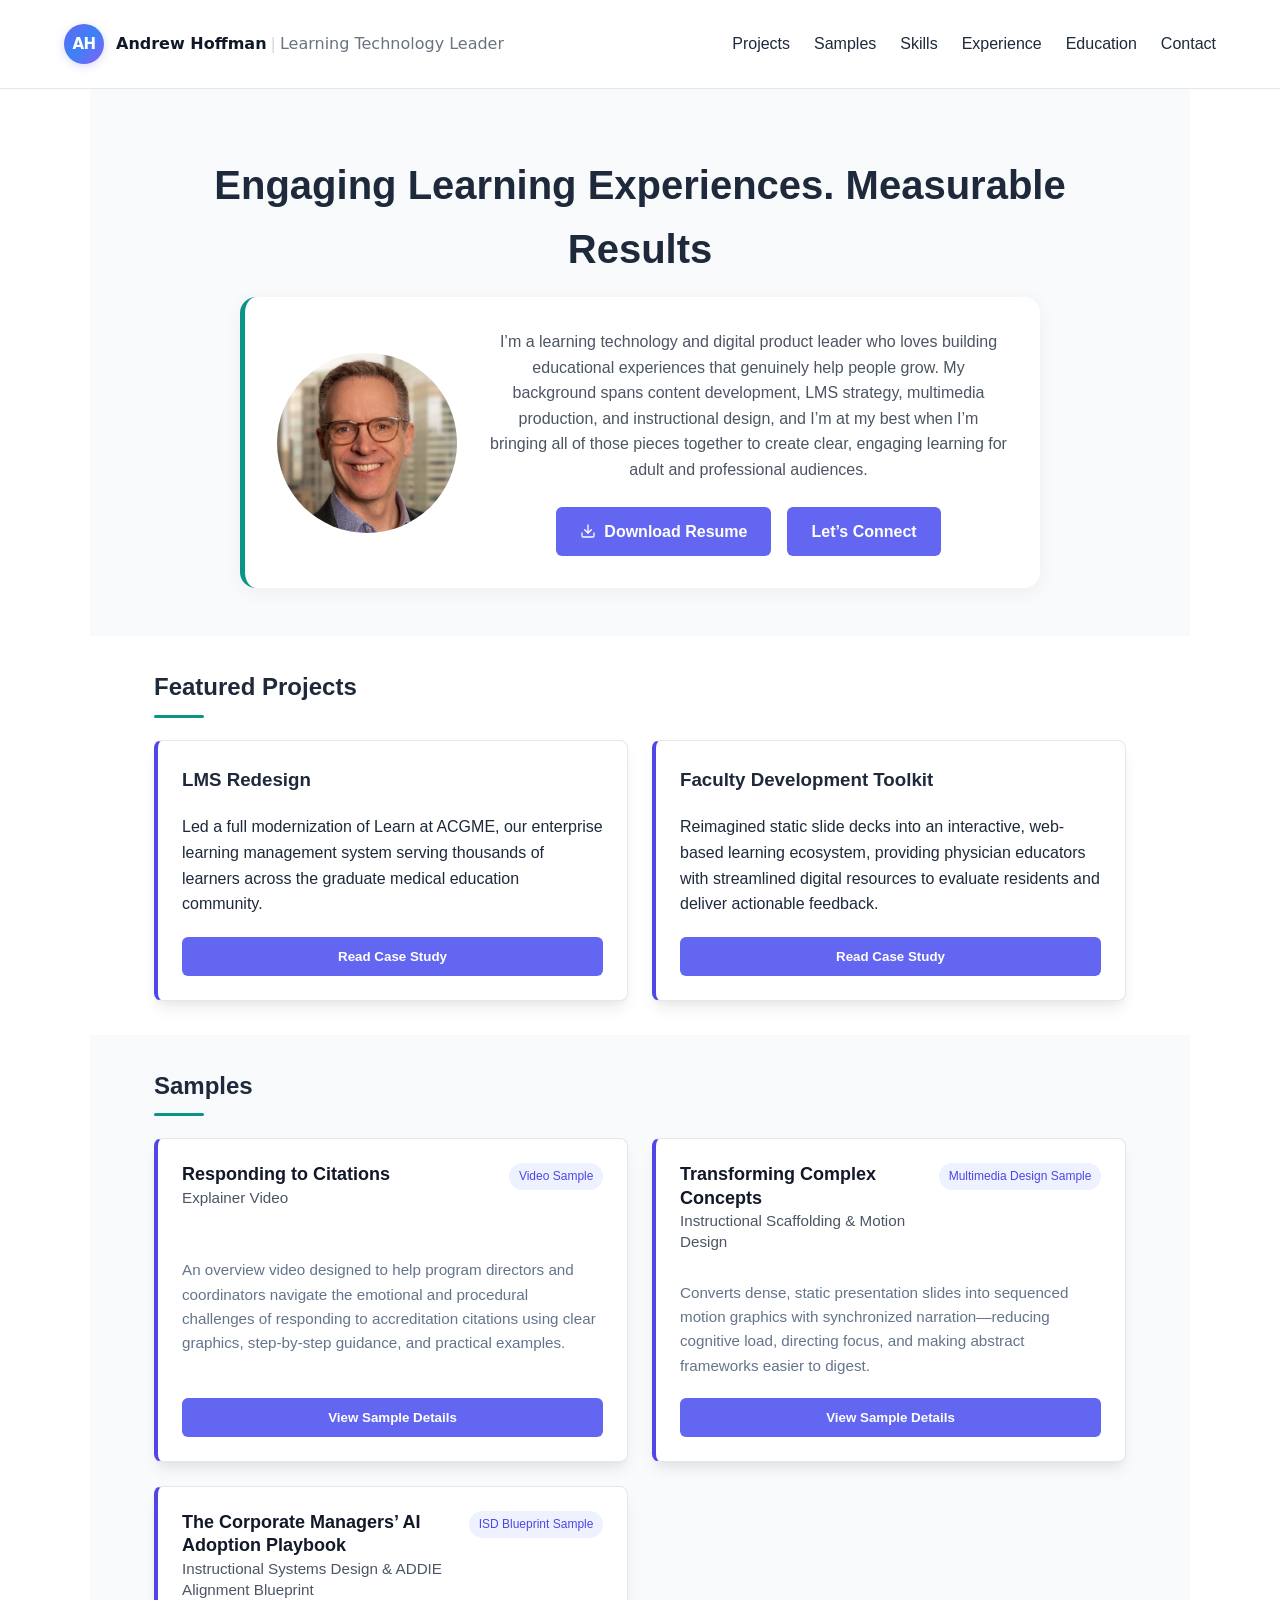
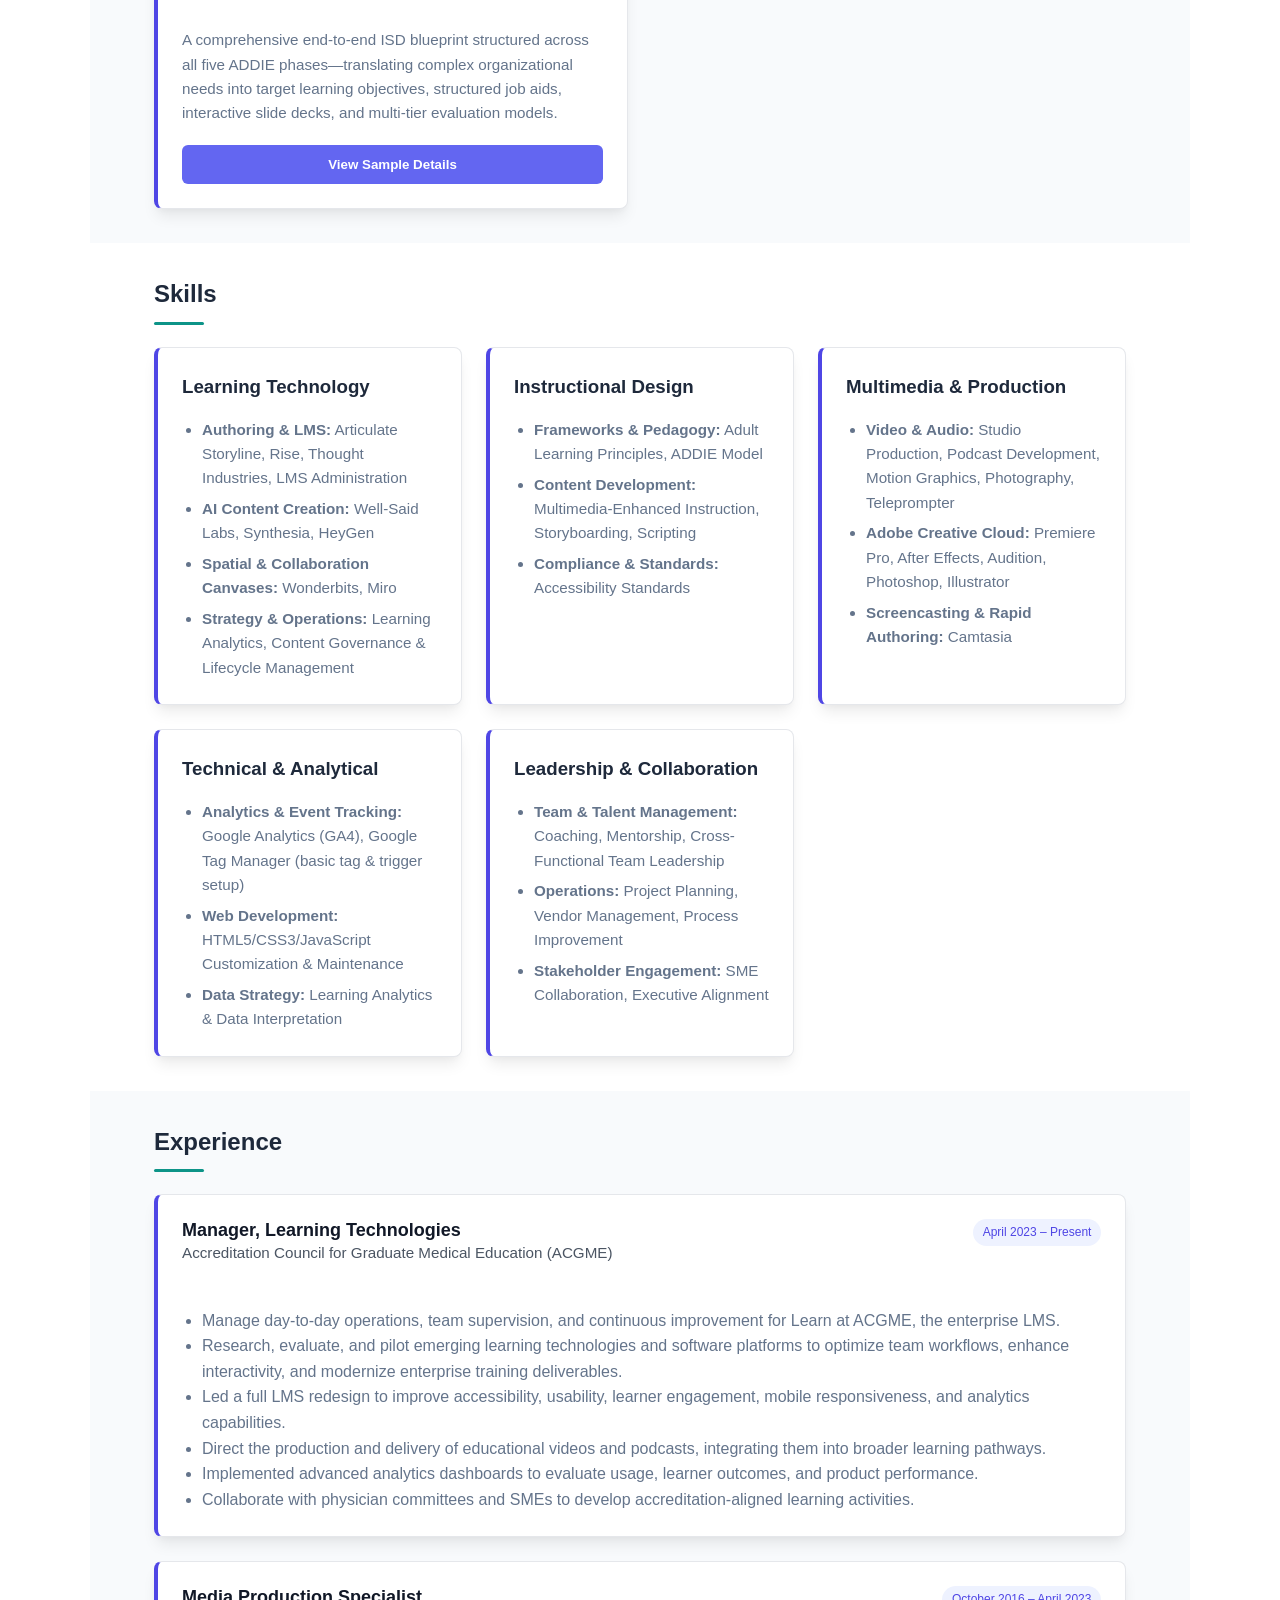
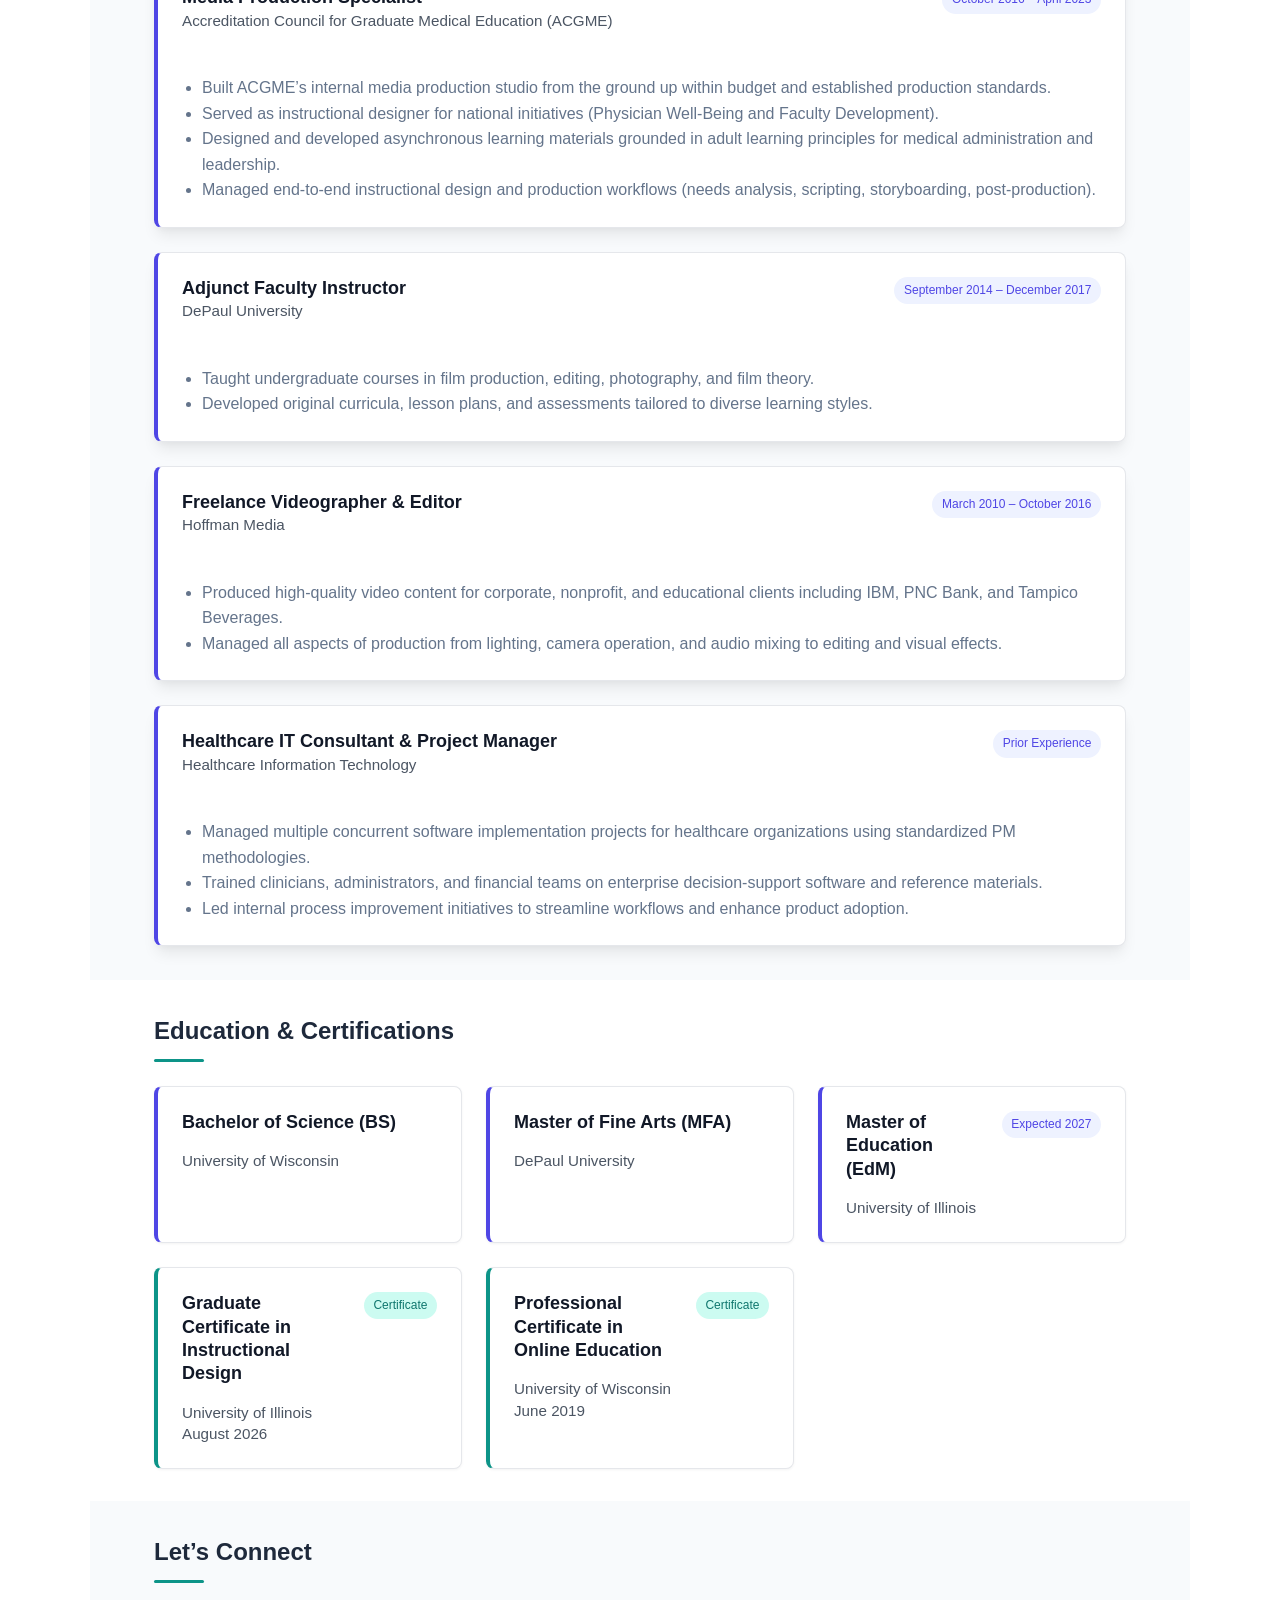
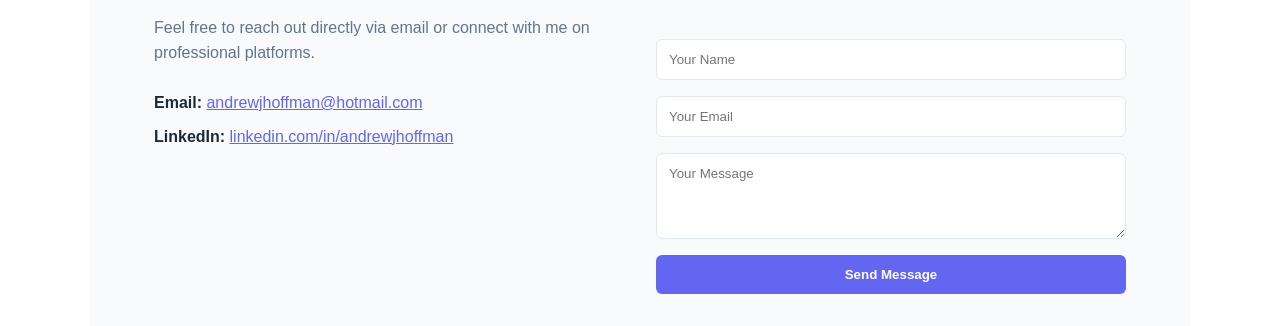
==== commit 9d12a11a: "Add files via upload" ====
--- a/index.html
+++ b/index.html
@@ -4,13 +4,9 @@
   <meta charset="UTF-8">
   <meta name="viewport" content="width=device-width, initial-scale=1.0">
   <title>Andrew Hoffman | Learning Technology Leader</title>
-  <head>
-  <meta charset="UTF-8">
-  <meta name="viewport" content="width=device-width, initial-scale=1.0">
-  <title>Andrew Hoffman | Learning Technology Leader</title>
   
   <!-- Favicon -->
- <link rel="icon" type="image/png" href="favicon.png">
+  <link rel="icon" type="image/png" href="favicon.png">
   
   <link rel="stylesheet" href="style.css">
 </head>
--- a/style.css
+++ b/style.css
@@ -331,17 +331,32 @@
 
 
 
-/* Photo Styling */
+/* Ensure the photo container doesn't shrink or deform */
+.mission-photo {
+  flex-shrink: 0; /* Prevents flexbox from squishing the image container */
+  display: flex;
+  justify-content: center;
+  align-items: center;
+}
+
+/* Force the image to maintain a perfect square aspect ratio */
 .mission-photo img {
-  width: 140px; /* Set fixed photo width */
-  height: 190px; /* Set fixed photo height */
-  
-  border-radius: 50%; /* Makes image circular */
-  flex-shrink: 0; /* Prevents image from shrinking on smaller screens */
-  border: 3px solid #ffffff; /* Subtle border framing (change color to match your palette) */
-  box-shadow: 0 4px 10px rgba(0, 0, 0, 0.15); /* Soft shadow depth */
-  margin: 0 auto 1.5rem auto; /* Centers the image and adds bottom spacing */
-  display: block;
+  width: 180px;
+  height: 180px;
+  aspect-ratio: 1 / 1;
+  object-fit: cover;
+  object-position: top center; /* Focuses framing on the top/face so it doesn't clip */
+  border-radius: 50%;
+}
+
+/* Mobile Responsiveness Adjustment */
+/* Mobile Adjustment */
+@media (max-width: 768px) {
+  .mission-photo img {
+    width: 140px;
+    height: 140px;
+    margin-bottom: 1rem;
+  }
 }
 /* Container link styling */
 .brand-logo {
@@ -435,12 +450,28 @@
   color: #4b5563;
 }
 
-/* Responsive design for mobile screens */
+/* Ensure hero container stacks vertically on mobile */
 @media (max-width: 640px) {
   .mission-container {
-    flex-direction: column; /* Stacks image on top of text on small screens */
+    flex-direction: column;
     text-align: center;
-    gap: 20px;
+    align-items: center;
+  }
+
+  .mission-photo img {
+    width: 150px;
+    height: 150px;
+    margin-bottom: 1rem;
+  }
+
+  .hero-buttons {
+    justify-content: center;
+    width: 100%;
+  }
+
+  .hero-buttons .btn {
+    width: 100%; /* Full-width buttons on mobile for easier tapping */
+    max-width: 300px;
   }
 }
 /* CSS */
@@ -610,4 +641,25 @@
   .modal-content {
     padding: 1.5rem;
   }
+}
+@media (max-width: 600px) {
+  #contact > div {
+    flex-direction: column;
+    gap: 1.5rem !important;
+  }
+
+  #contact input, 
+  #contact textarea, 
+  #contact button {
+    width: 100%;
+    box-sizing: border-box; /* Prevents input padding from causing overflow */
+  }
+}
+
+/* Stack Featured Projects and Samples on tablets and mobile screens */
+@media (max-width: 768px) {
+  #projects .card-grid,
+  #samples .card-grid {
+    grid-template-columns: 1fr !important;
+  }
 }
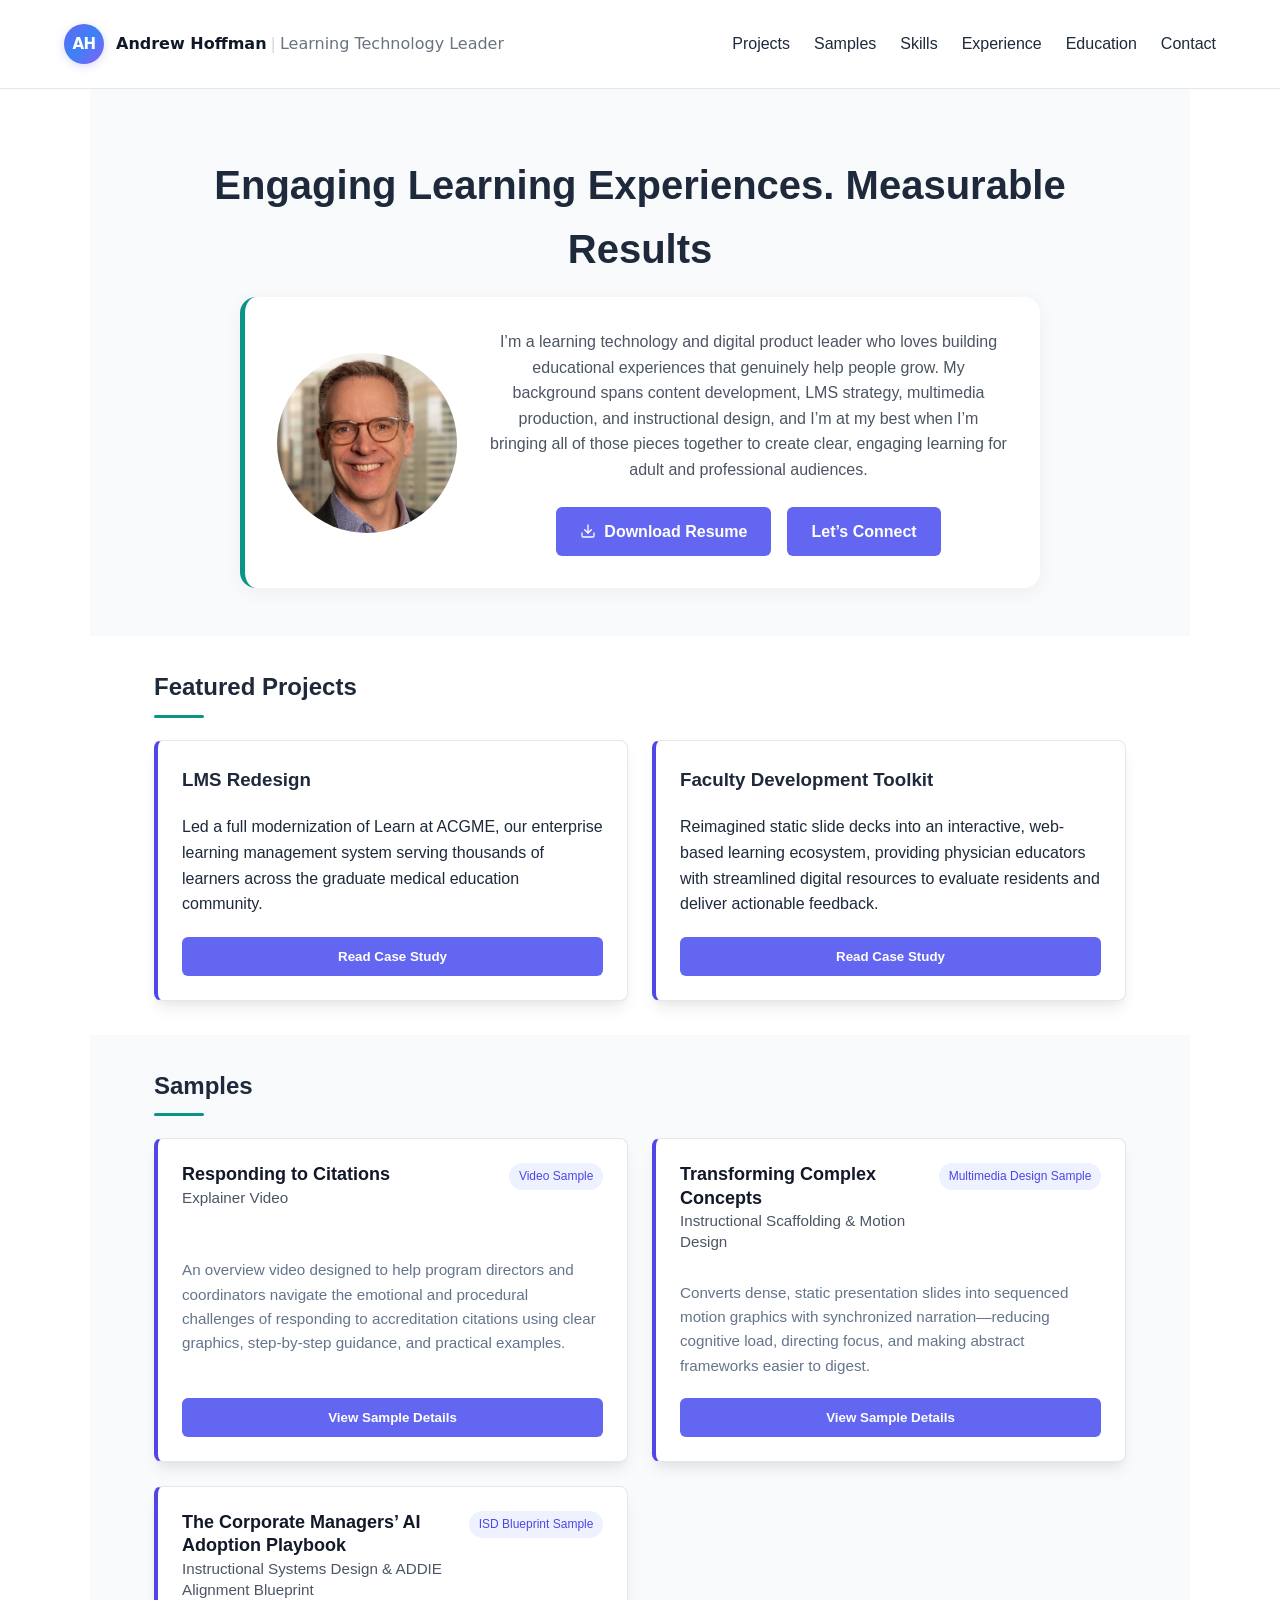
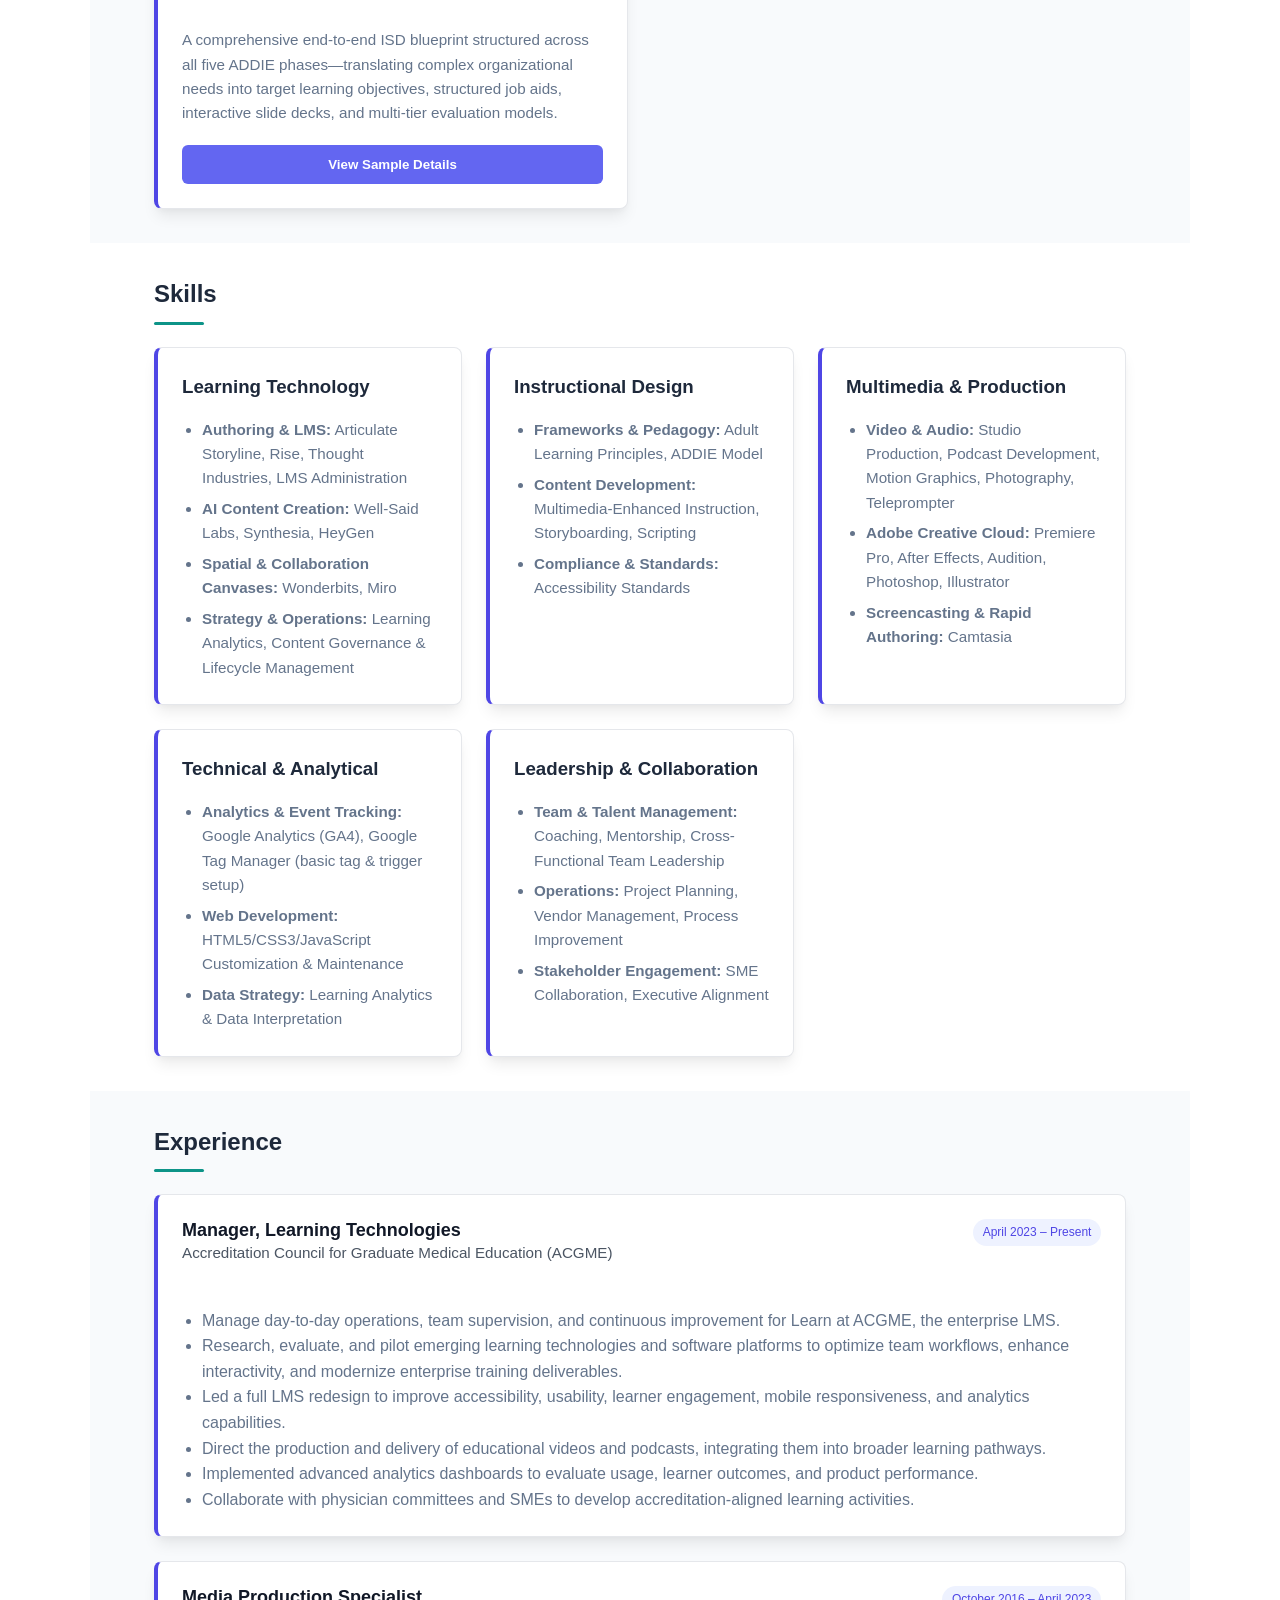
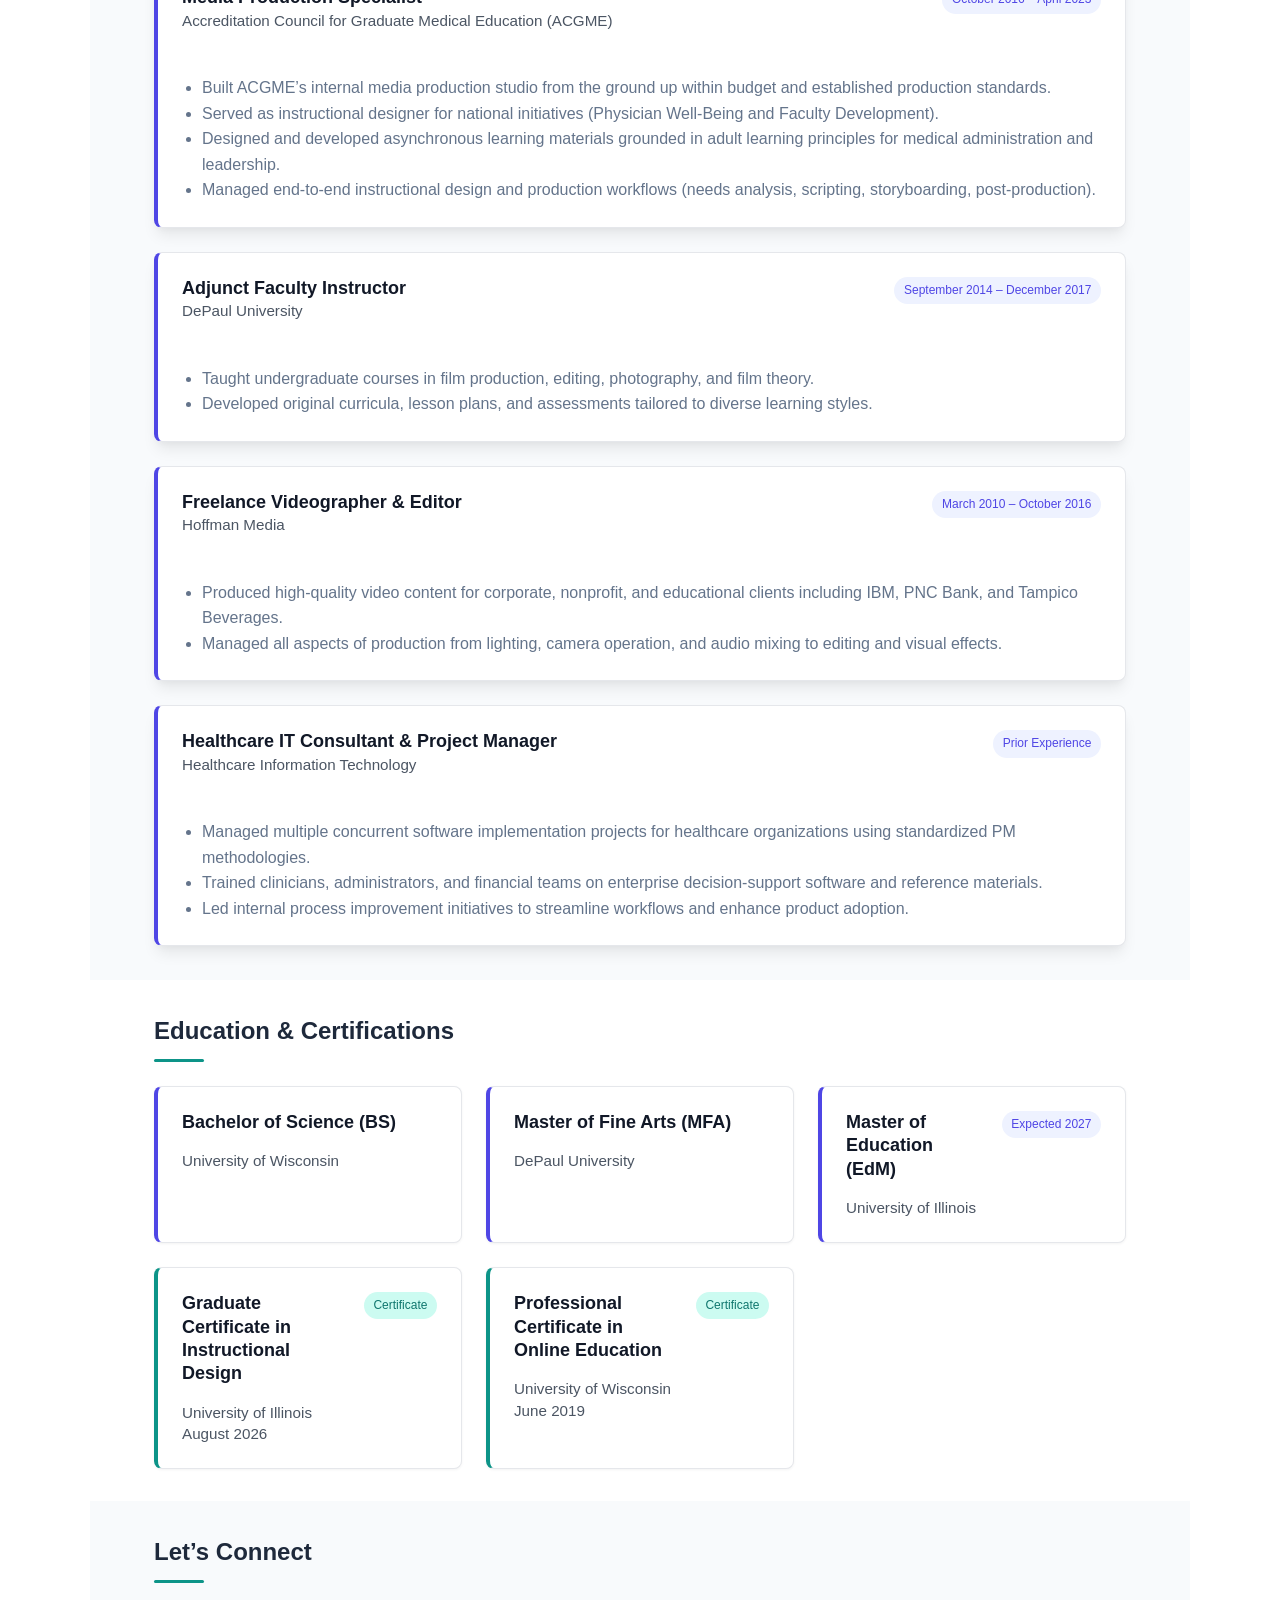
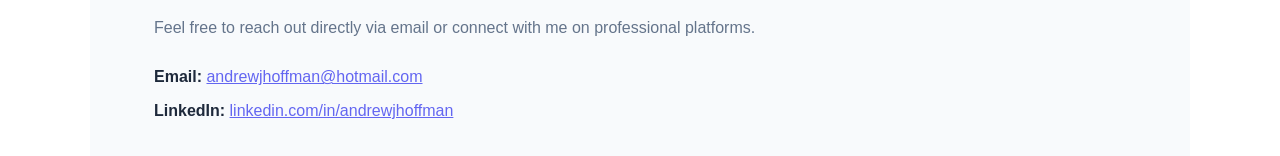
==== commit 4b31c723: "Add files via upload" ====
--- a/index.html
+++ b/index.html
@@ -347,6 +347,7 @@
     </div>
 
     <!-- Contact Form Column -->
+     <!--
     <div style="flex: 1; min-width: 300px;">
       <form id="contactForm" onsubmit="handleFormSubmit(event)">
         <input type="text" placeholder="Your Name" required>
@@ -355,7 +356,7 @@
         <button type="submit" class="btn">Send Message</button>
       </form>
     </div>
-  </div>
+  </div>-->
 </section>
 
   <!-- Modal Component -->
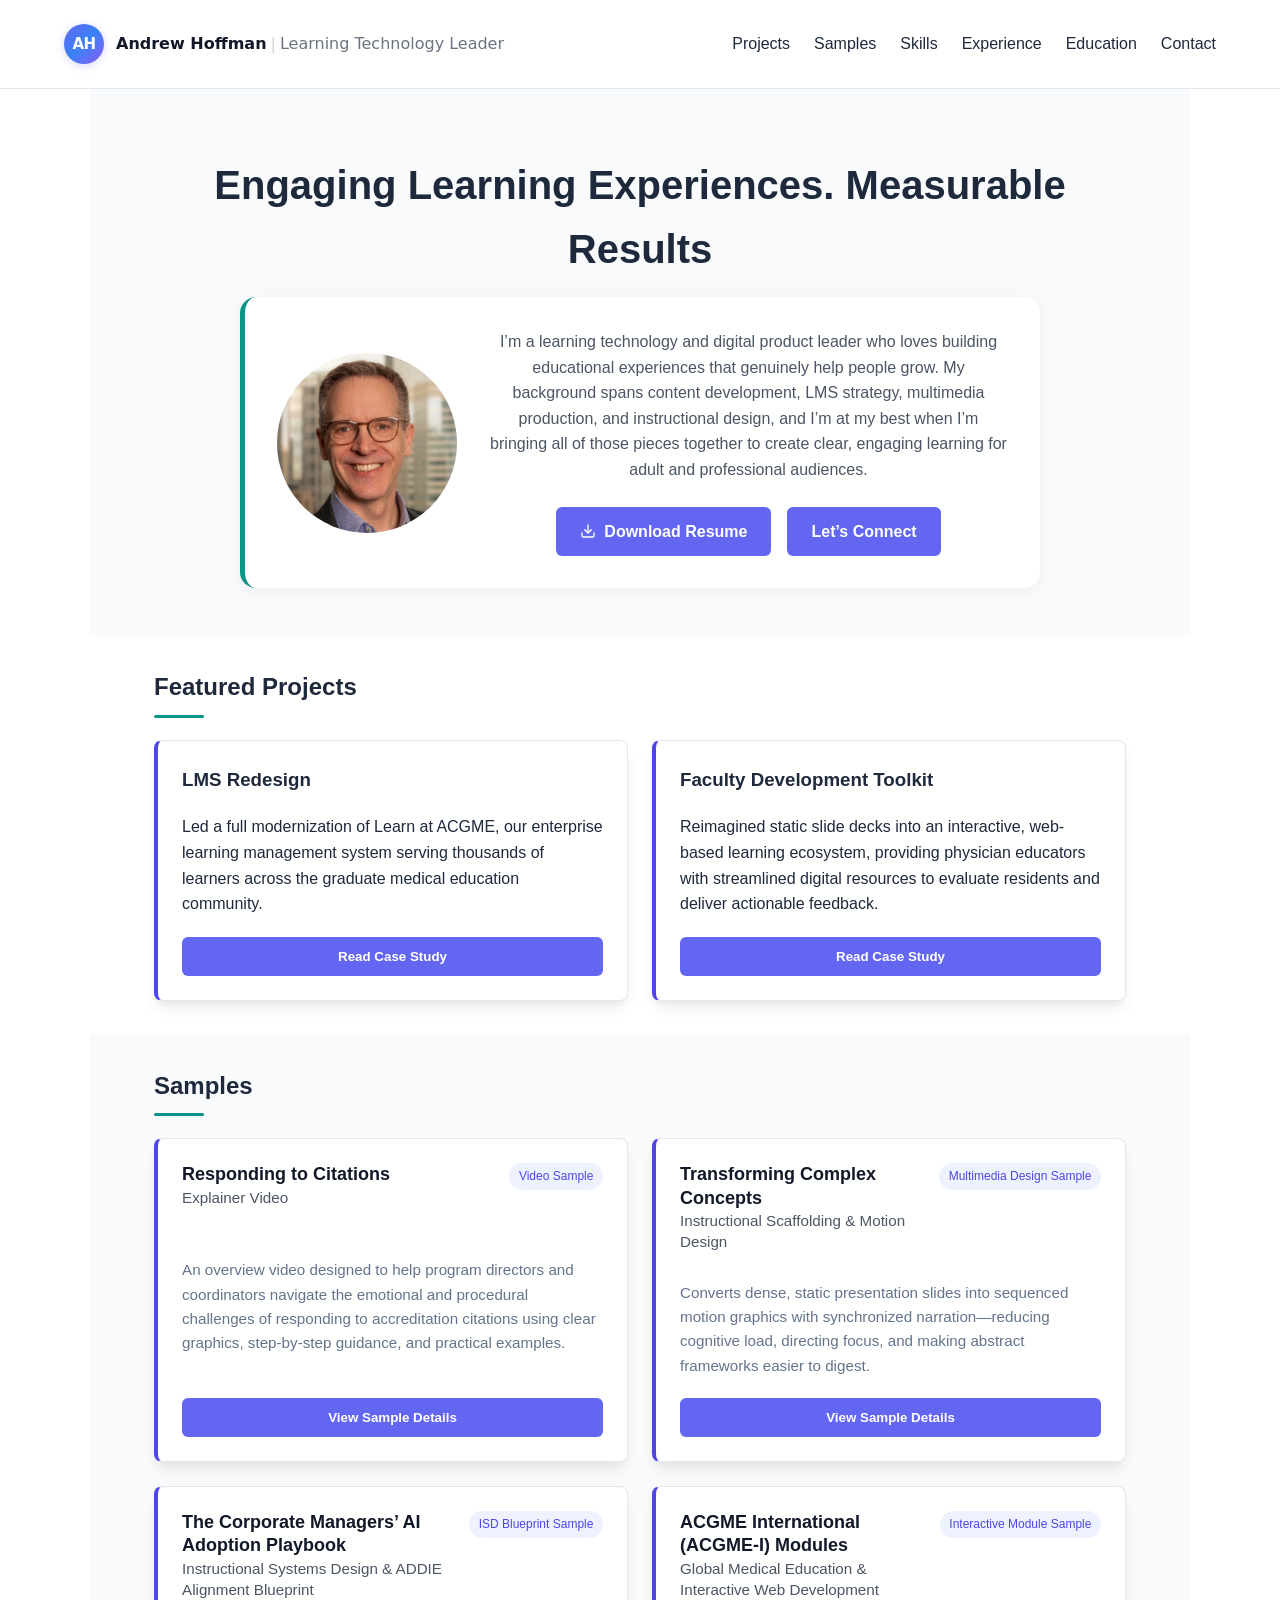
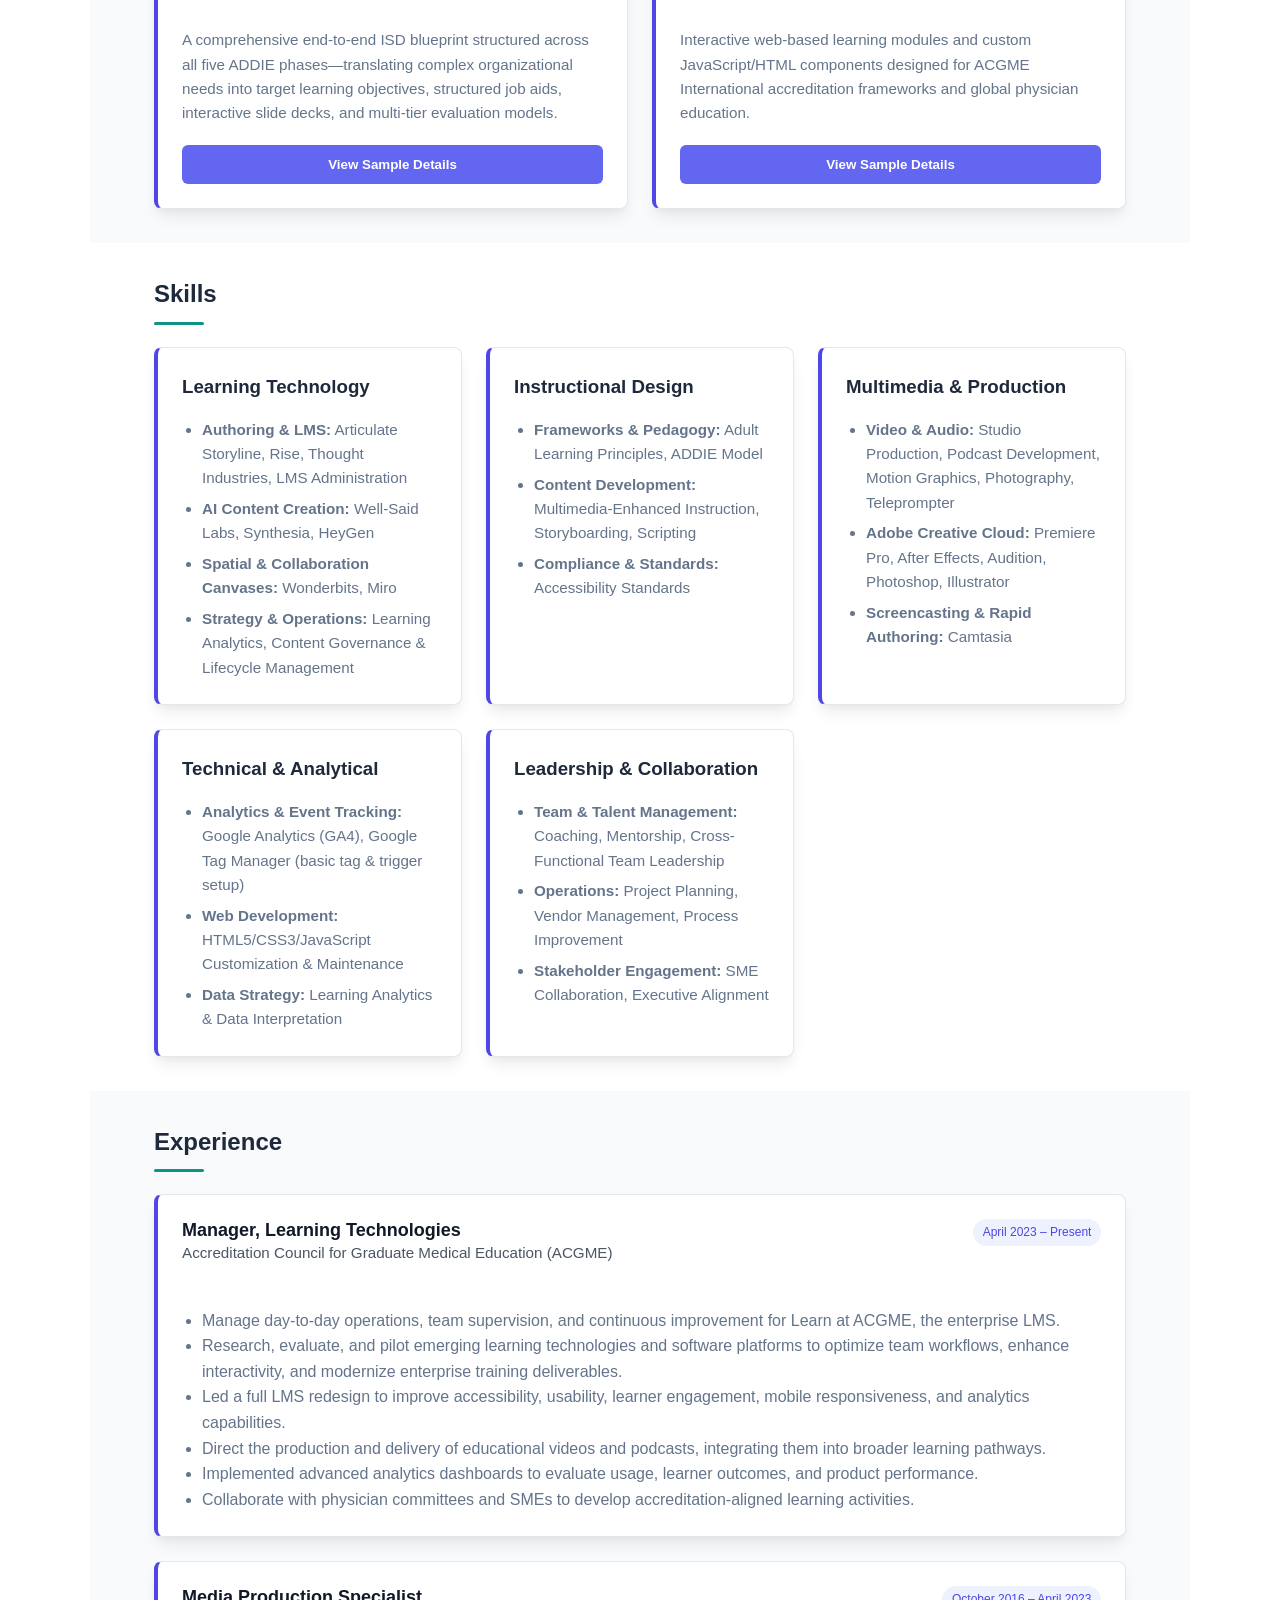
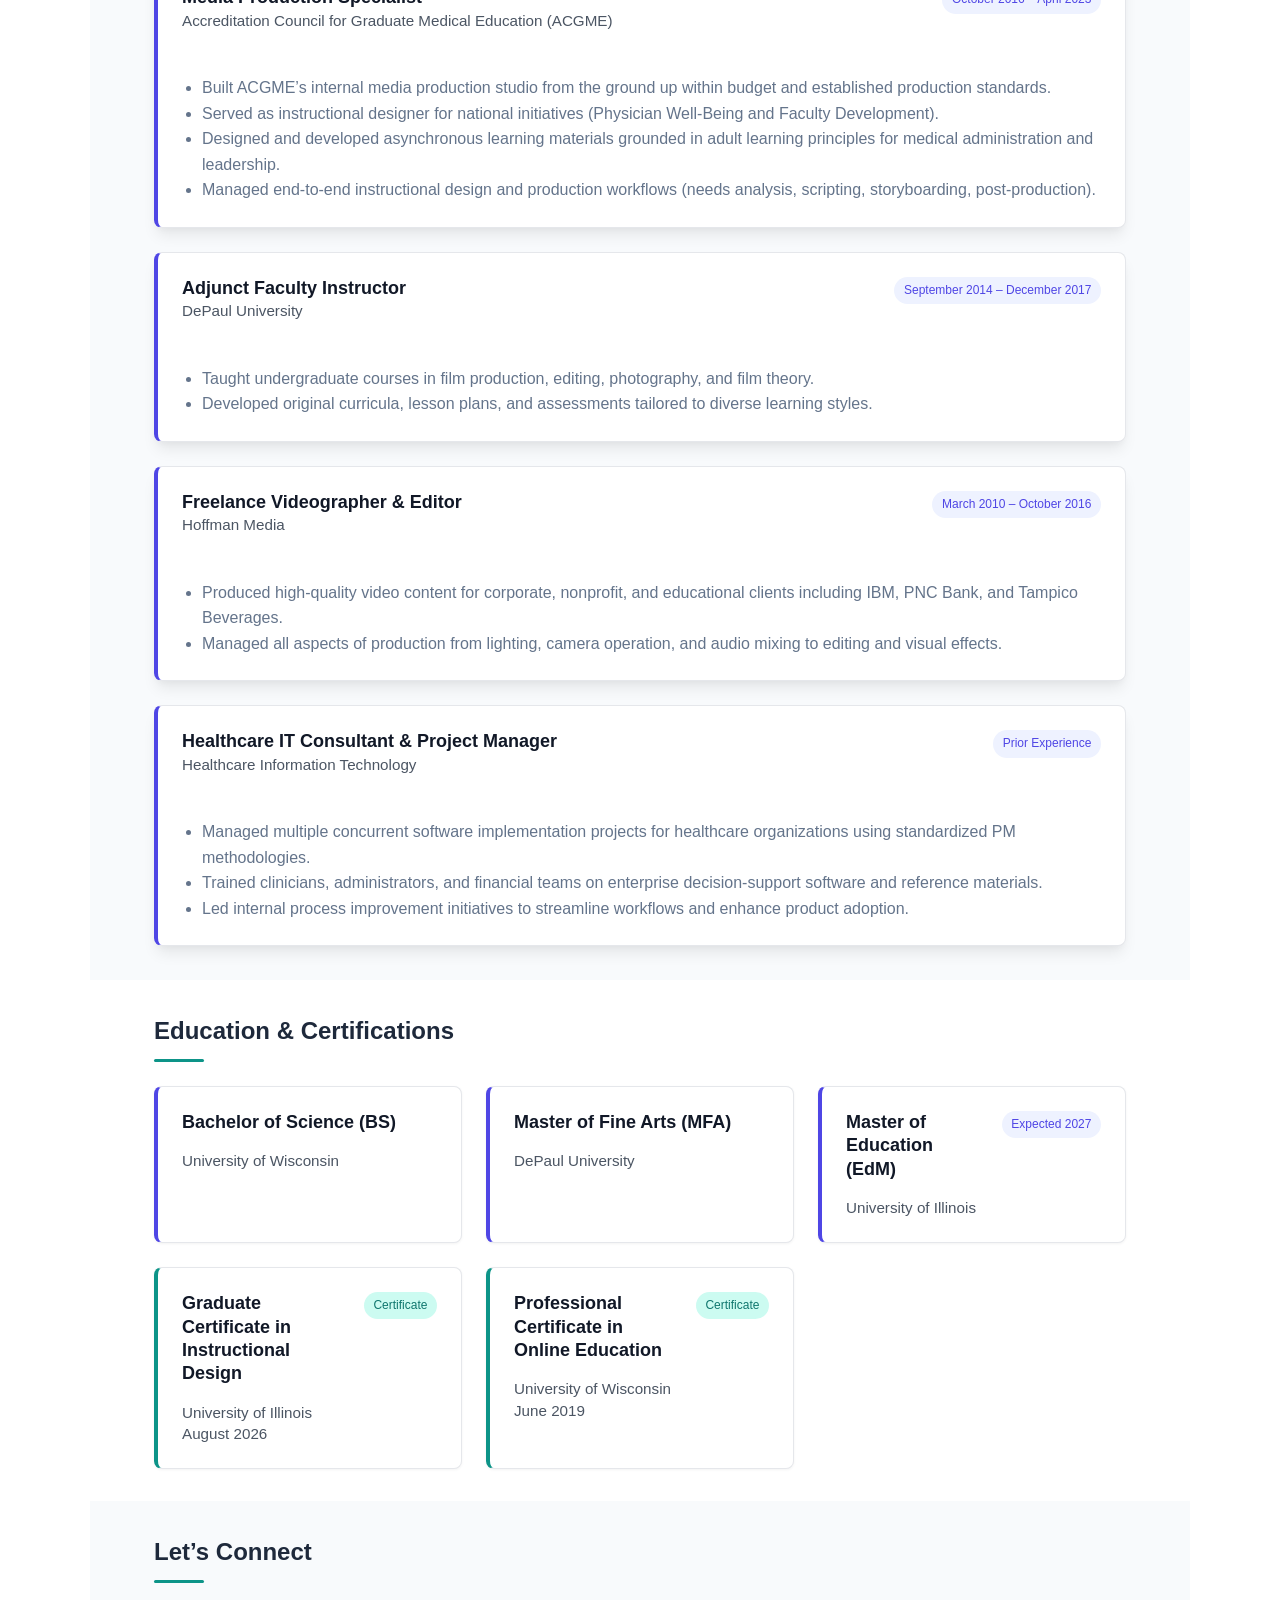
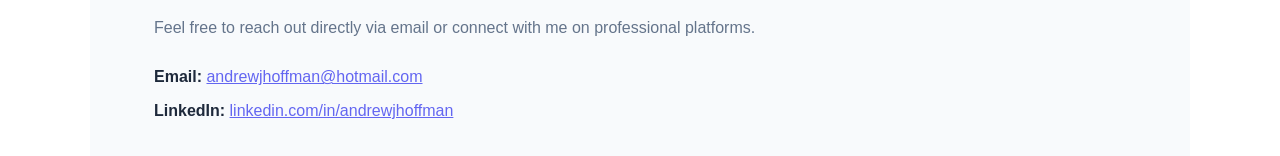
==== commit ffd087d0: "Add files via upload" ====
--- a/index.html
+++ b/index.html
@@ -134,7 +134,23 @@
   <button class="btn" onclick="openModal('sample3')">View Sample Details</button>
 </article>
 
-  </div>
+<!-- Sample 4: ACGME_I -->
+<article class="card">
+  <div class="cert-card-header">
+    <div>
+      <h3 class="cert-title">ACGME International (ACGME-I) Modules</h3>
+      <p class="cert-subtitle">Global Medical Education & Interactive Web Development</p>
+    </div>
+    <span class="cert-badge">Interactive Module Sample</span>
+  </div>
+  <p style="color: var(--text-muted); font-size: 0.95rem; line-height: 1.6;">
+    Interactive web-based learning modules and custom JavaScript/HTML components designed for ACGME International accreditation frameworks and global physician education.
+  </p>
+  <button class="btn" onclick="openModal('sample4')">View Sample Details</button>
+</article>
+  </div>
+
+  
 </section>
 
 <!-- Skills Section -->
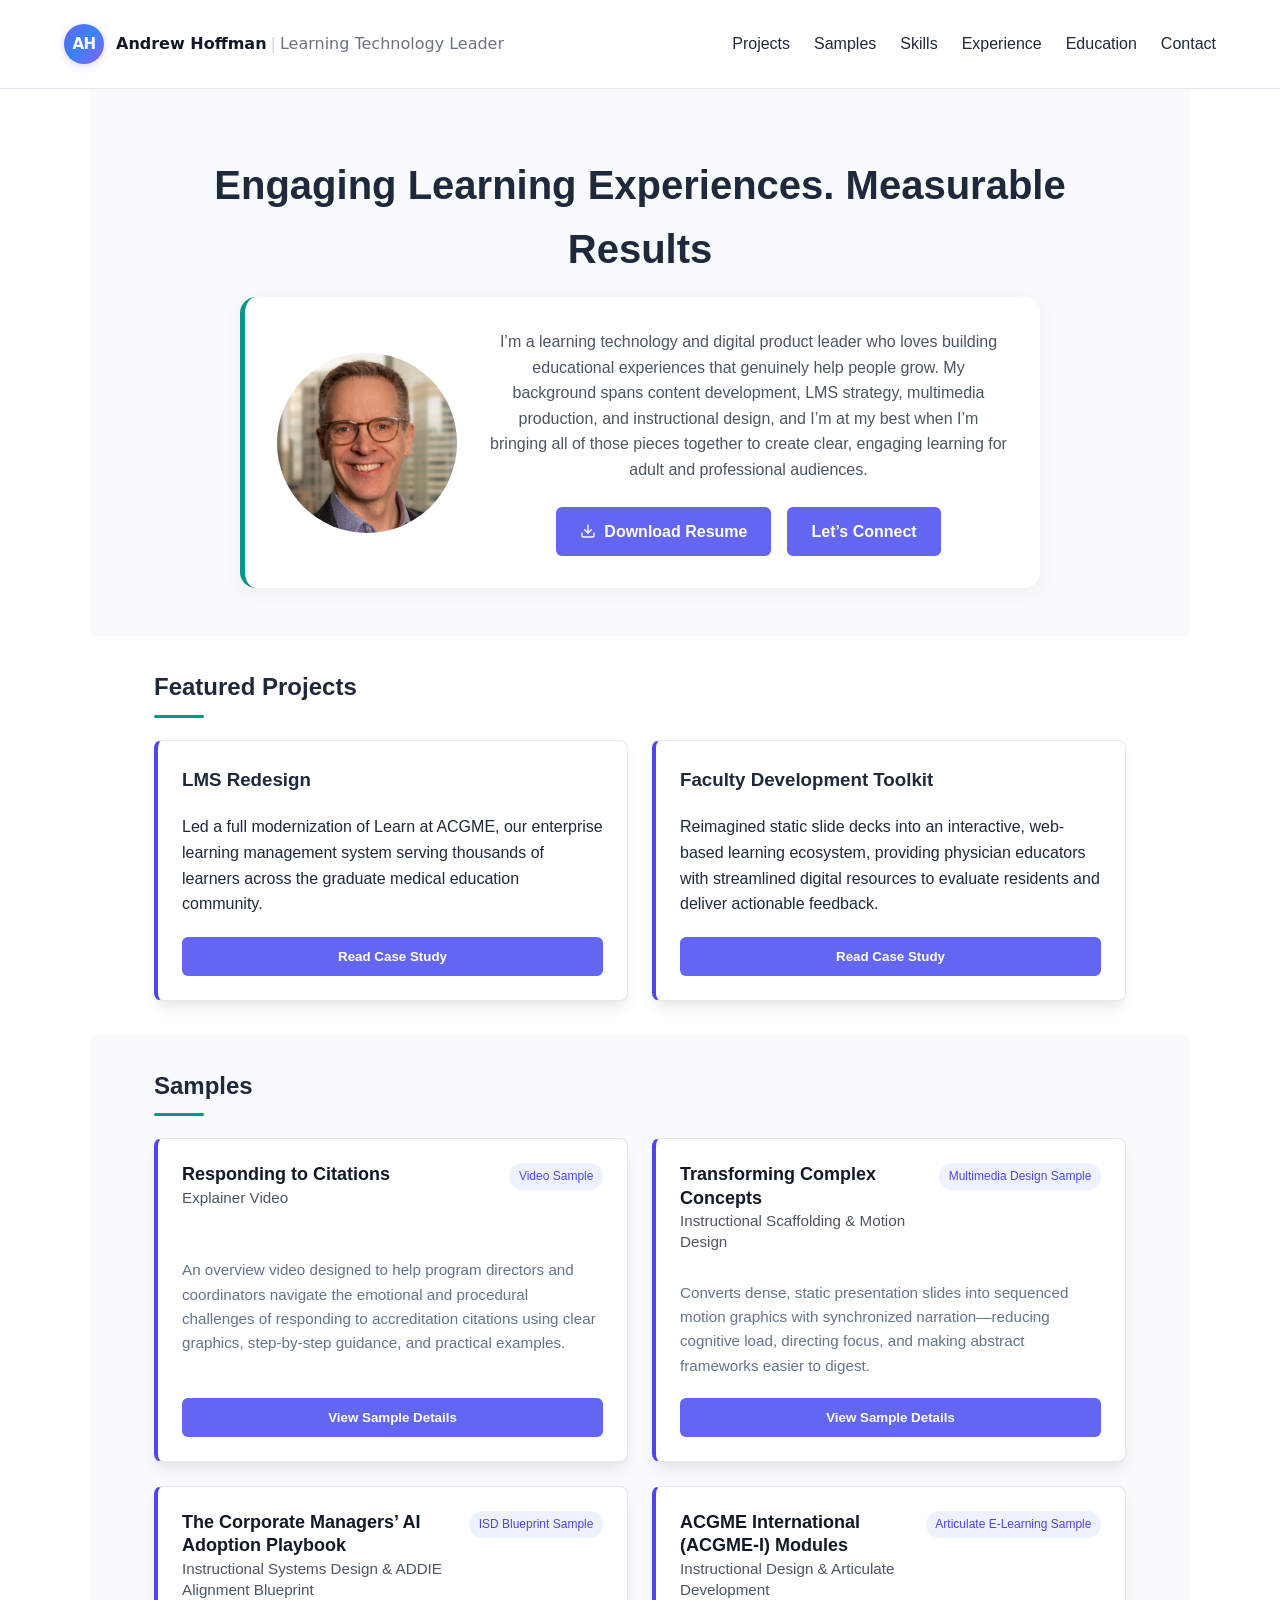
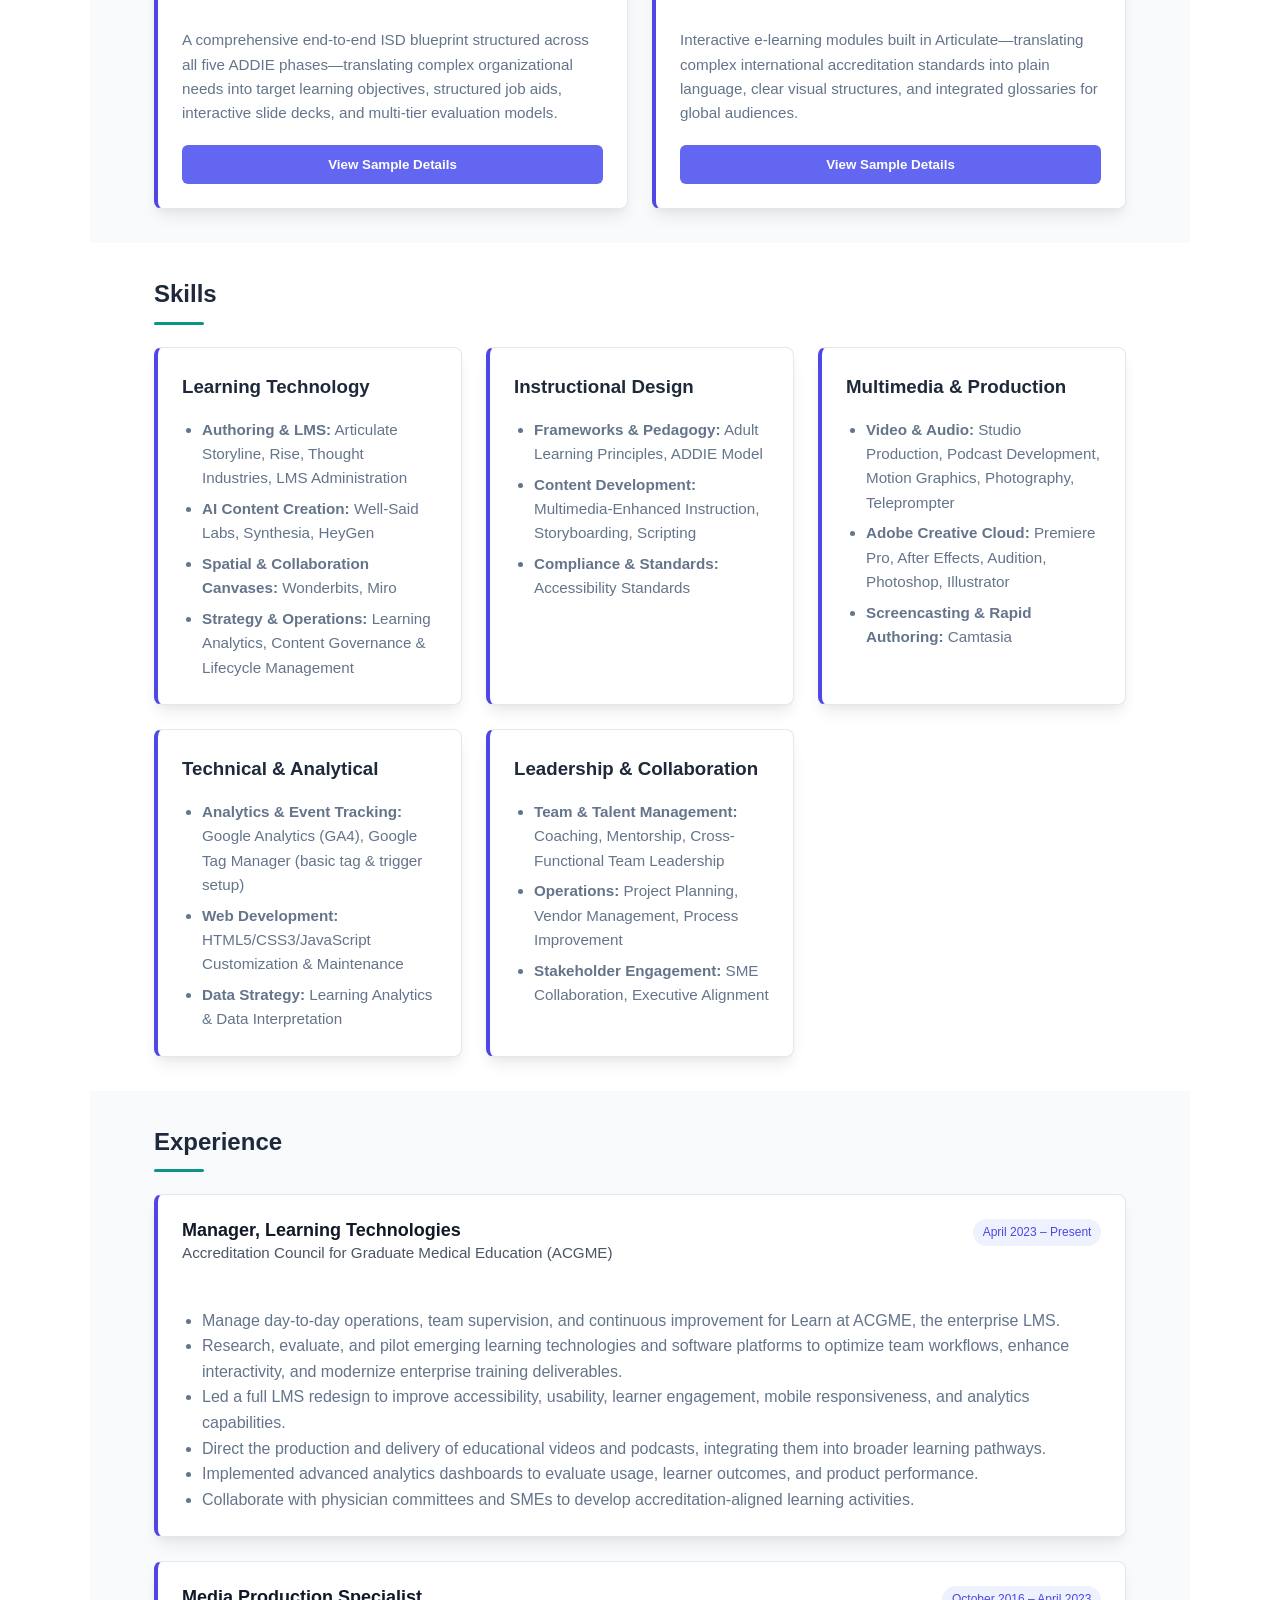
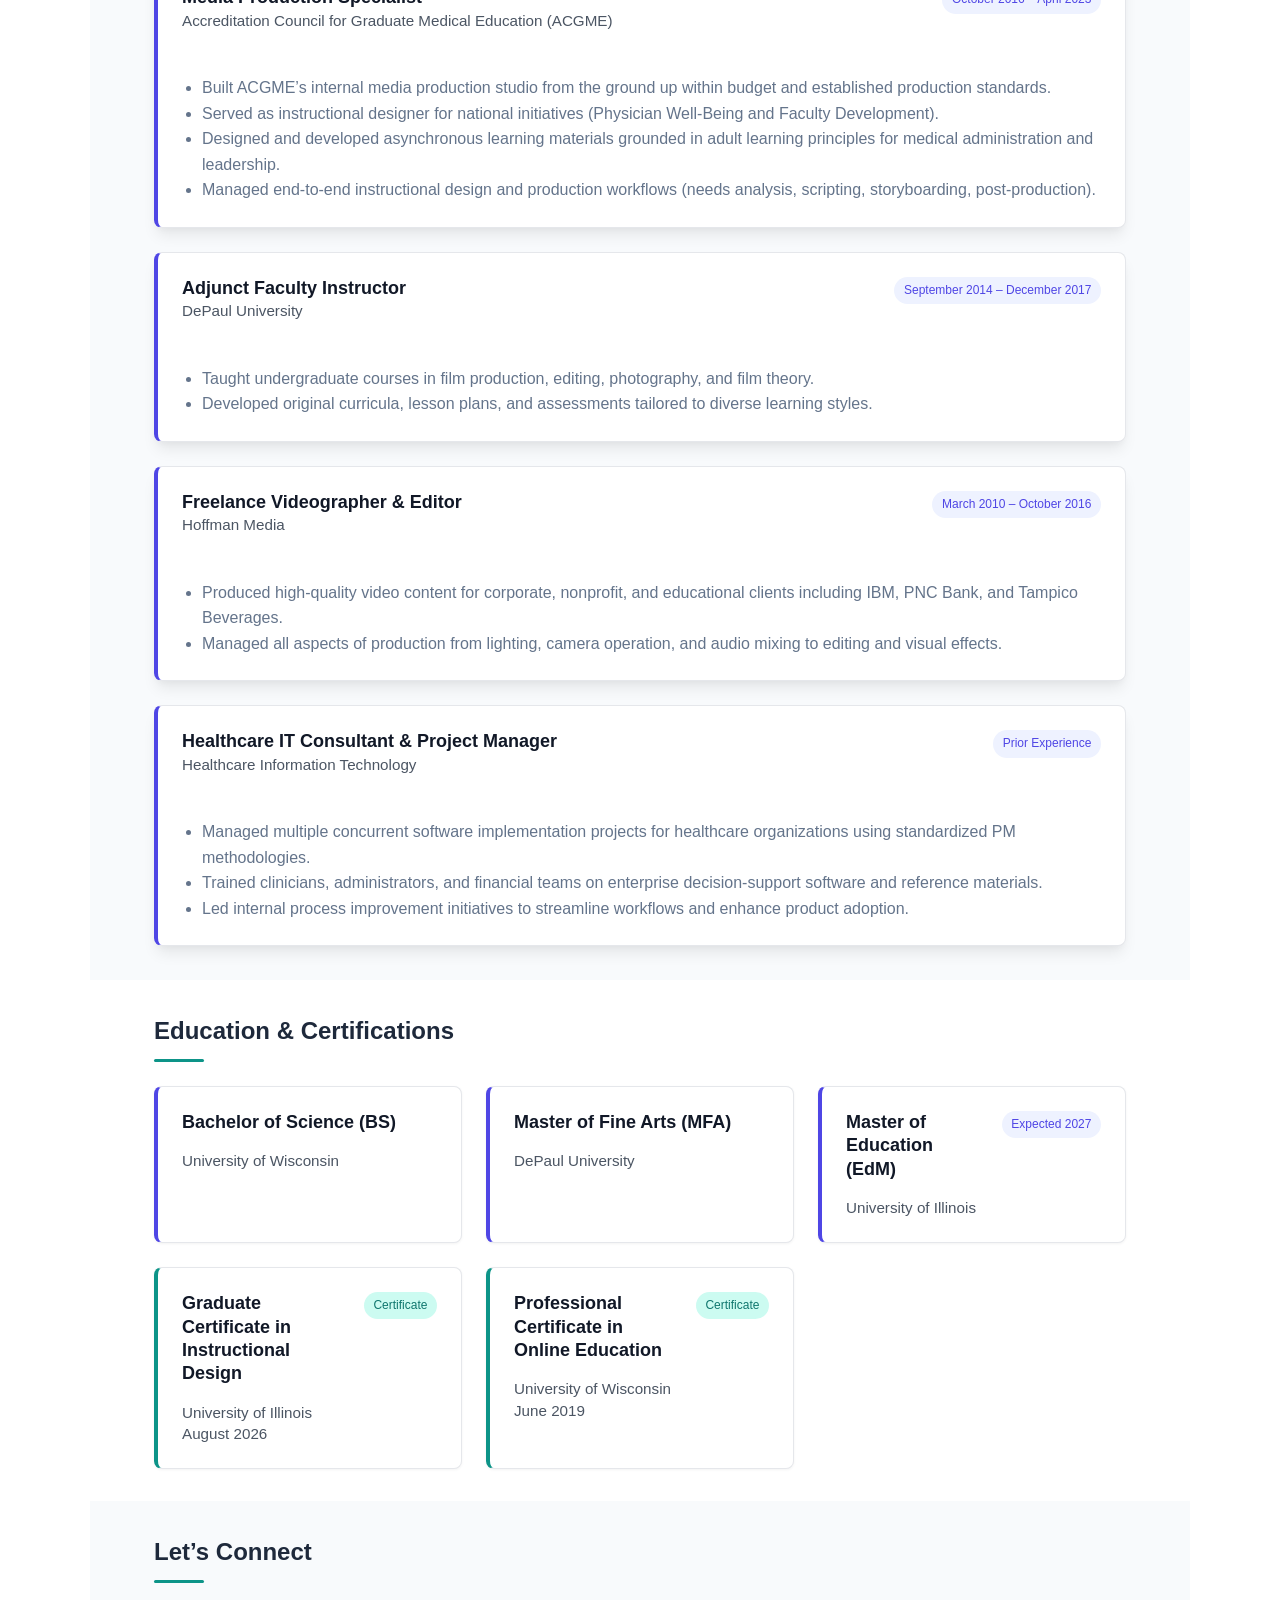
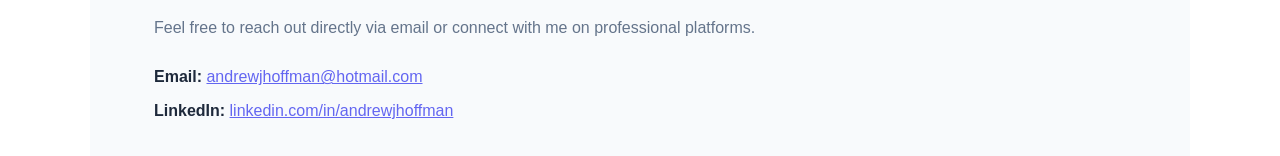
==== commit b470265c: "Add files via upload" ====
--- a/index.html
+++ b/index.html
@@ -139,12 +139,12 @@
   <div class="cert-card-header">
     <div>
       <h3 class="cert-title">ACGME International (ACGME-I) Modules</h3>
-      <p class="cert-subtitle">Global Medical Education & Interactive Web Development</p>
-    </div>
-    <span class="cert-badge">Interactive Module Sample</span>
+      <p class="cert-subtitle">Instructional Design & Articulate Development</p>
+    </div>
+    <span class="cert-badge">Articulate E-Learning Sample</span>
   </div>
   <p style="color: var(--text-muted); font-size: 0.95rem; line-height: 1.6;">
-    Interactive web-based learning modules and custom JavaScript/HTML components designed for ACGME International accreditation frameworks and global physician education.
+    Interactive e-learning modules built in Articulate—translating complex international accreditation standards into plain language, clear visual structures, and integrated glossaries for global audiences.
   </p>
   <button class="btn" onclick="openModal('sample4')">View Sample Details</button>
 </article>
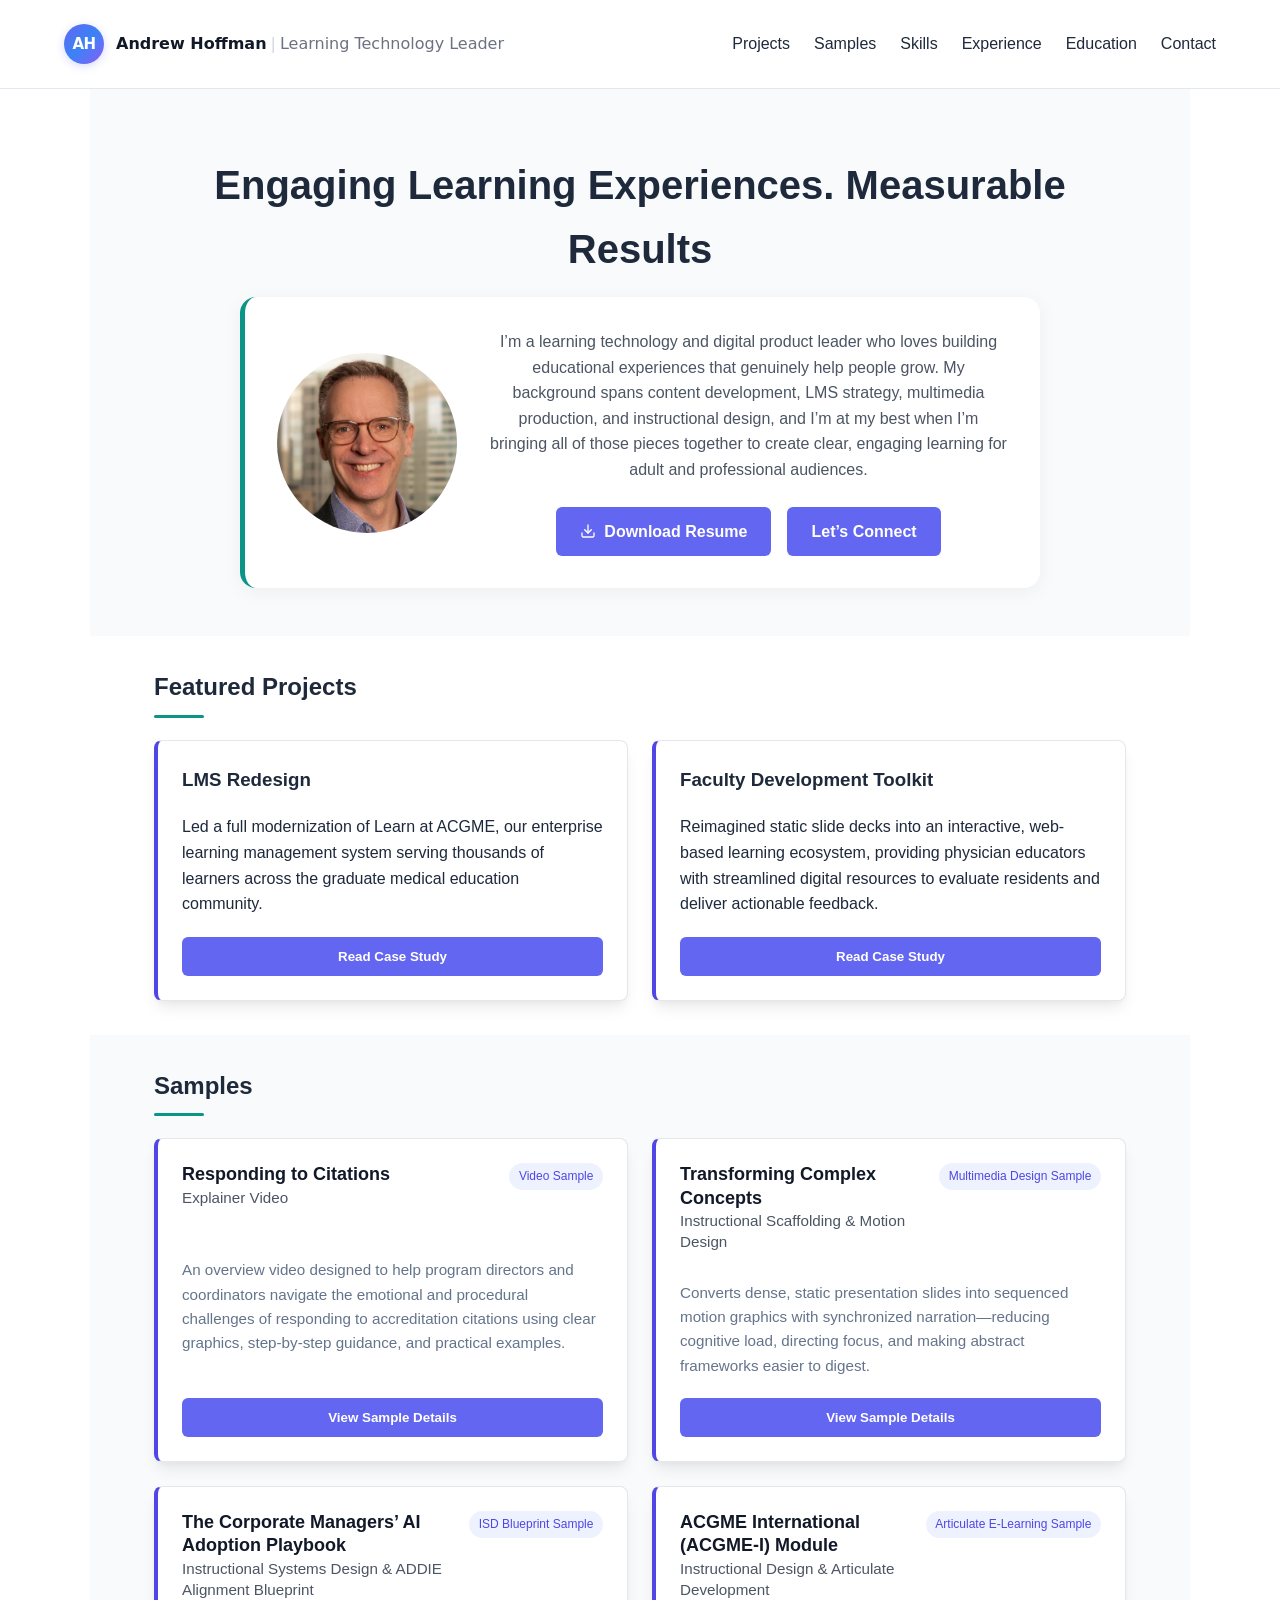
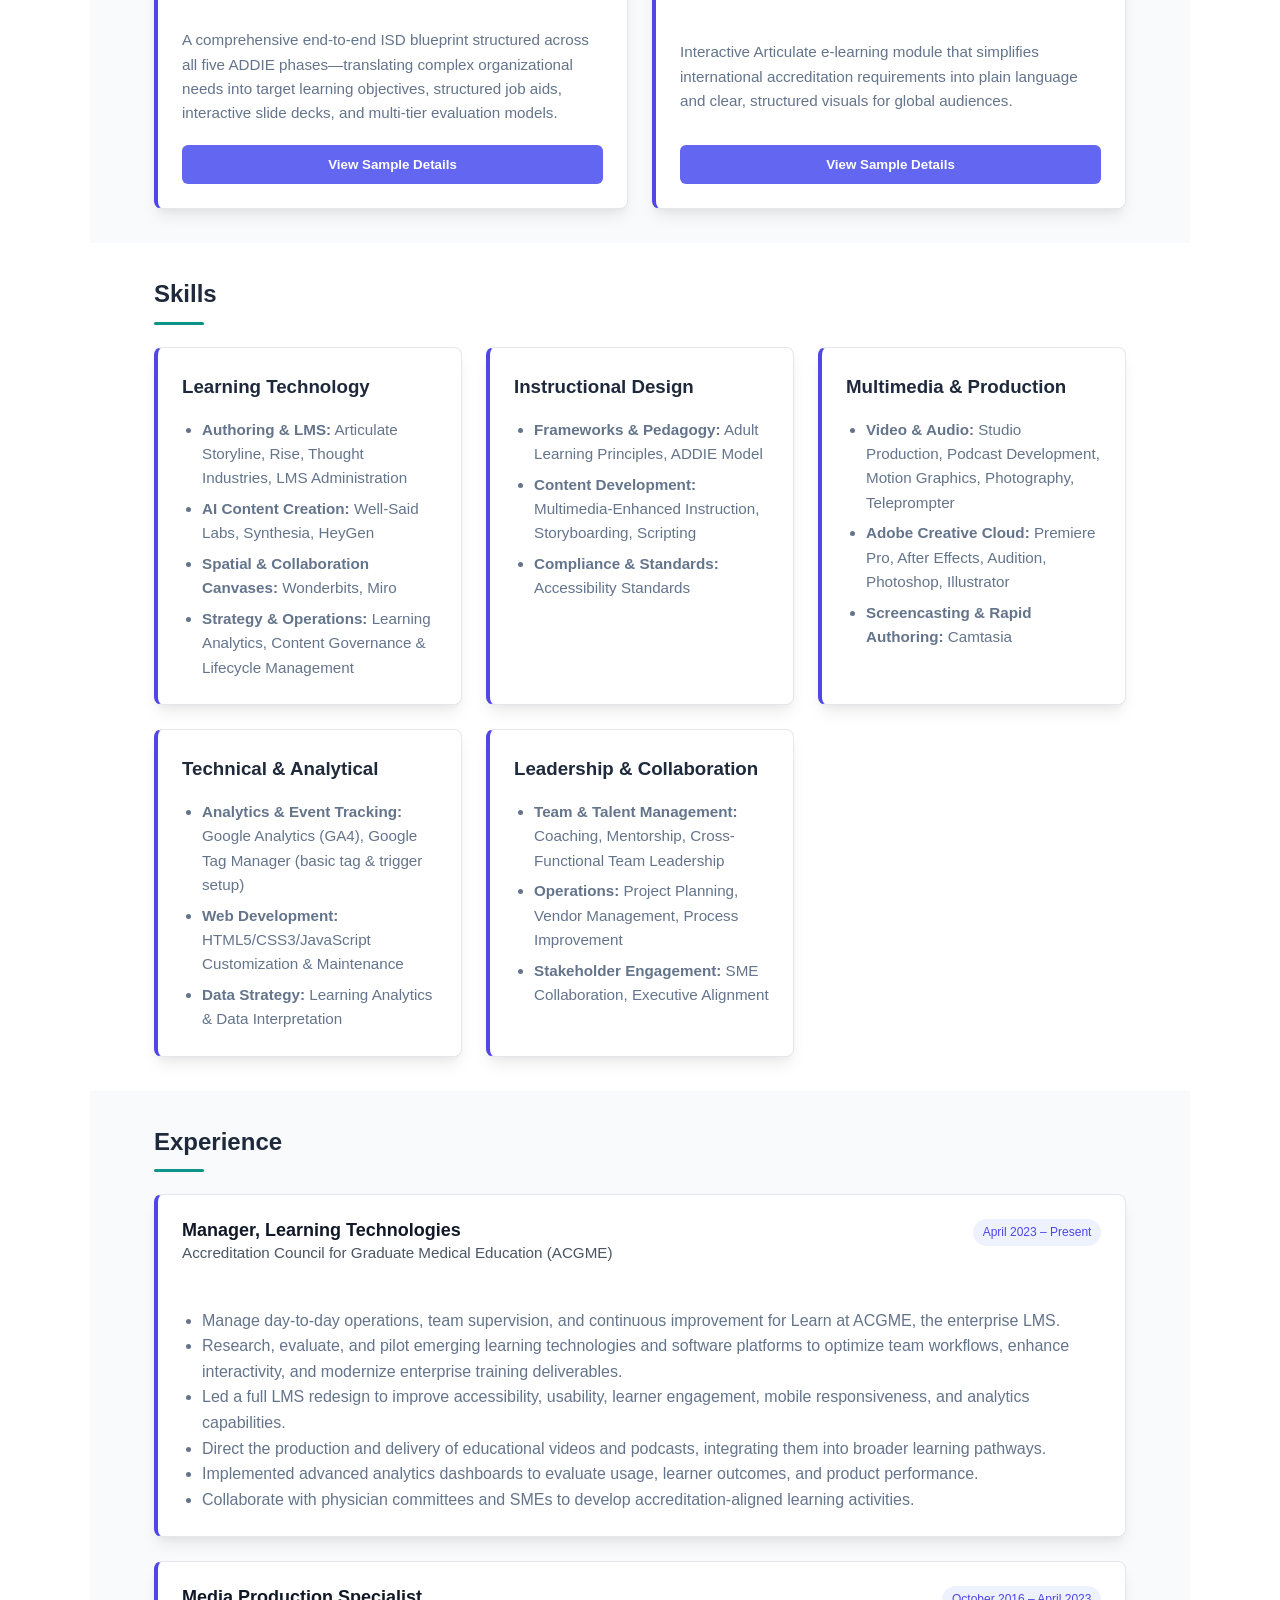
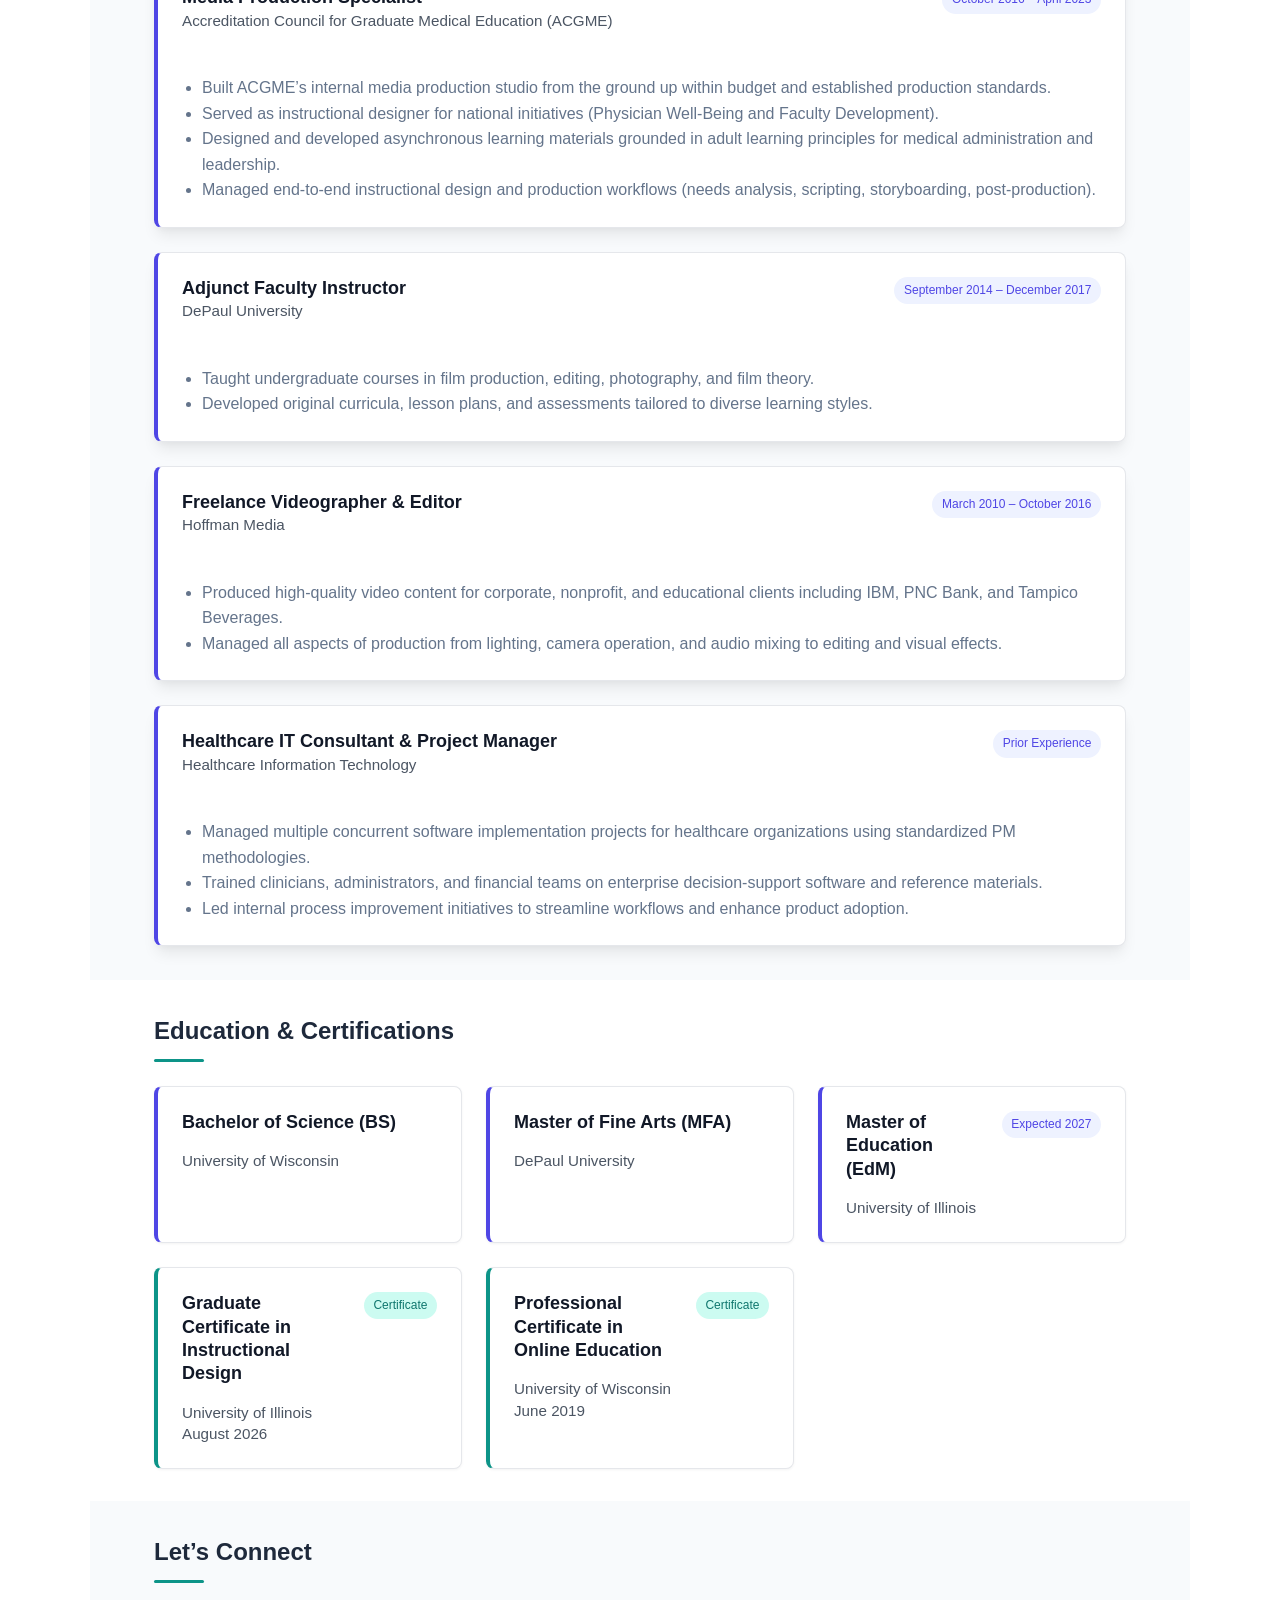
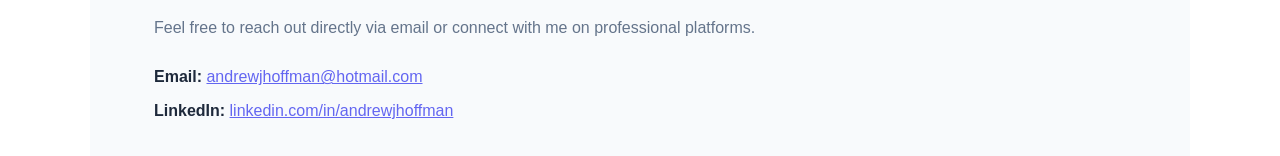
==== commit 83e74ecc: "Add files via upload" ====
--- a/index.html
+++ b/index.html
@@ -138,13 +138,13 @@
 <article class="card">
   <div class="cert-card-header">
     <div>
-      <h3 class="cert-title">ACGME International (ACGME-I) Modules</h3>
+      <h3 class="cert-title">ACGME International (ACGME-I) Module</h3>
       <p class="cert-subtitle">Instructional Design & Articulate Development</p>
     </div>
     <span class="cert-badge">Articulate E-Learning Sample</span>
   </div>
   <p style="color: var(--text-muted); font-size: 0.95rem; line-height: 1.6;">
-    Interactive e-learning modules built in Articulate—translating complex international accreditation standards into plain language, clear visual structures, and integrated glossaries for global audiences.
+    Interactive Articulate e-learning module that simplifies international accreditation requirements into plain language and clear, structured visuals for global audiences.
   </p>
   <button class="btn" onclick="openModal('sample4')">View Sample Details</button>
 </article>
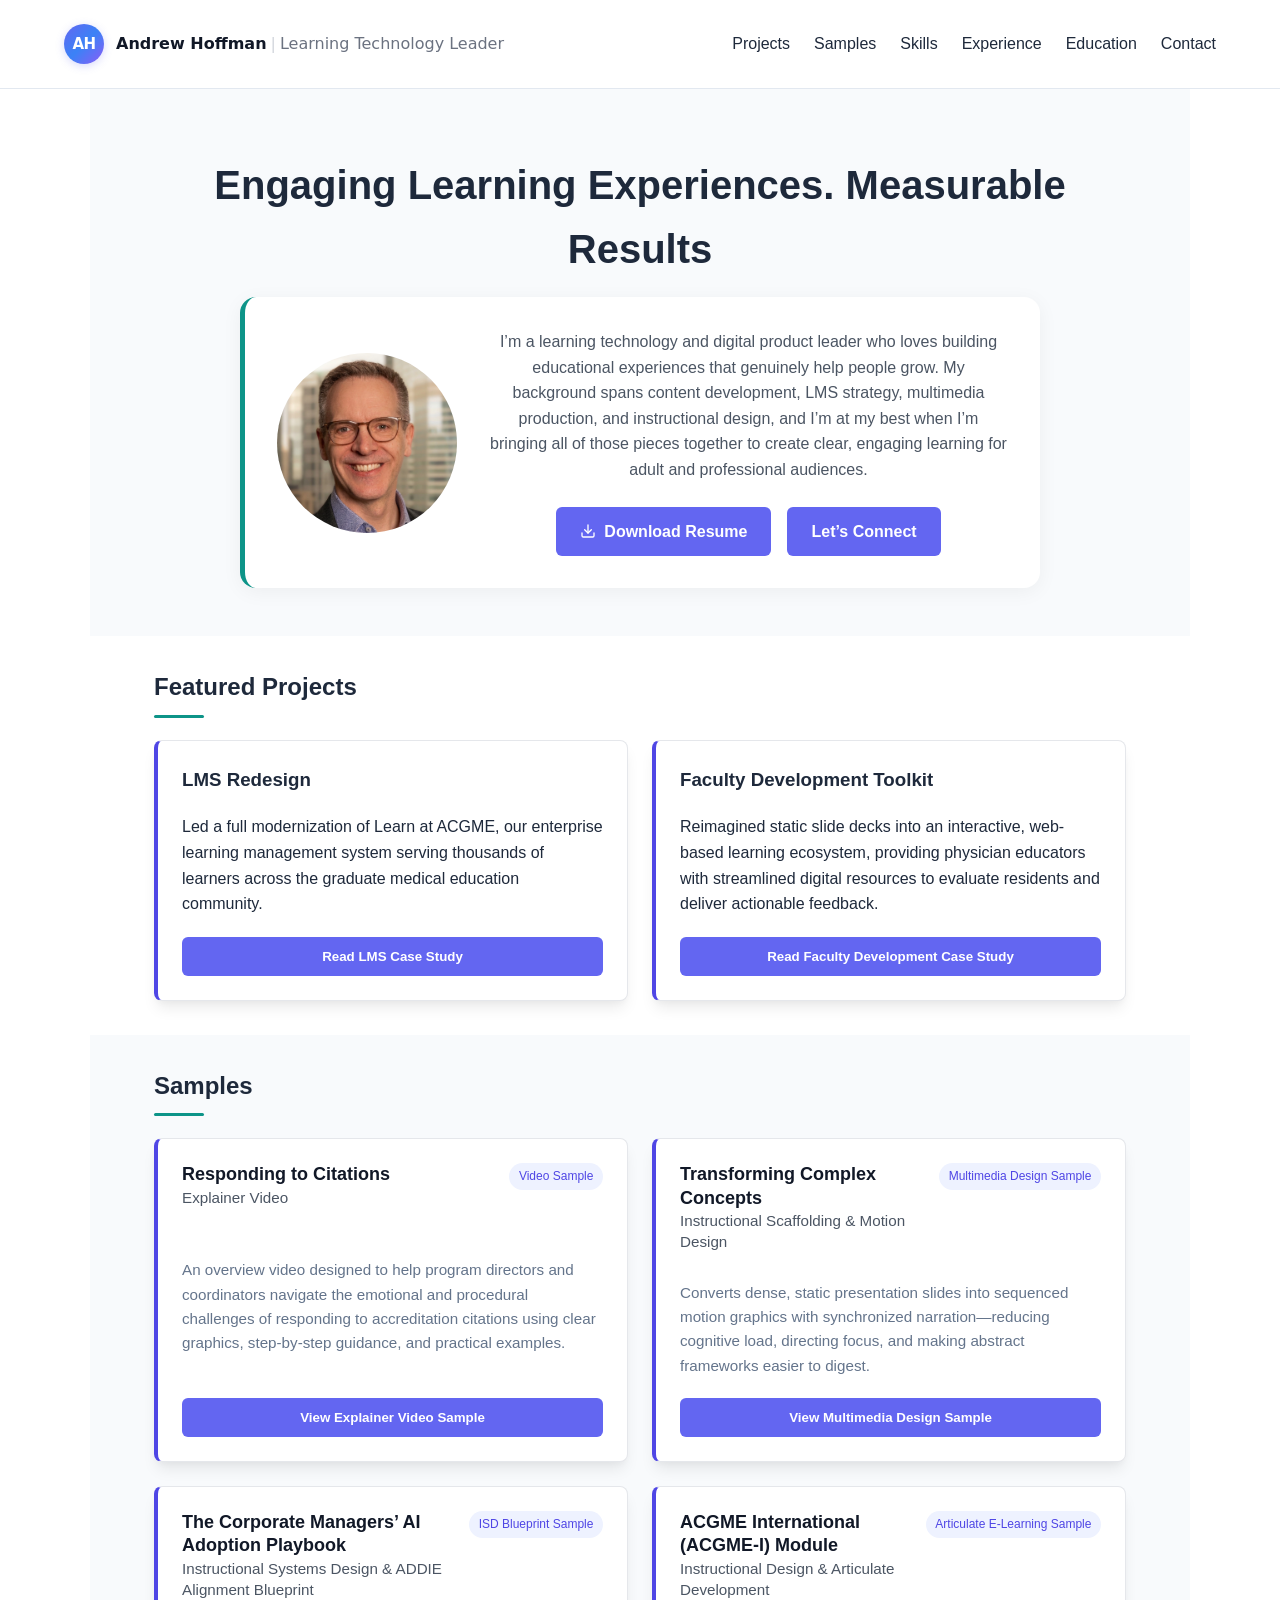
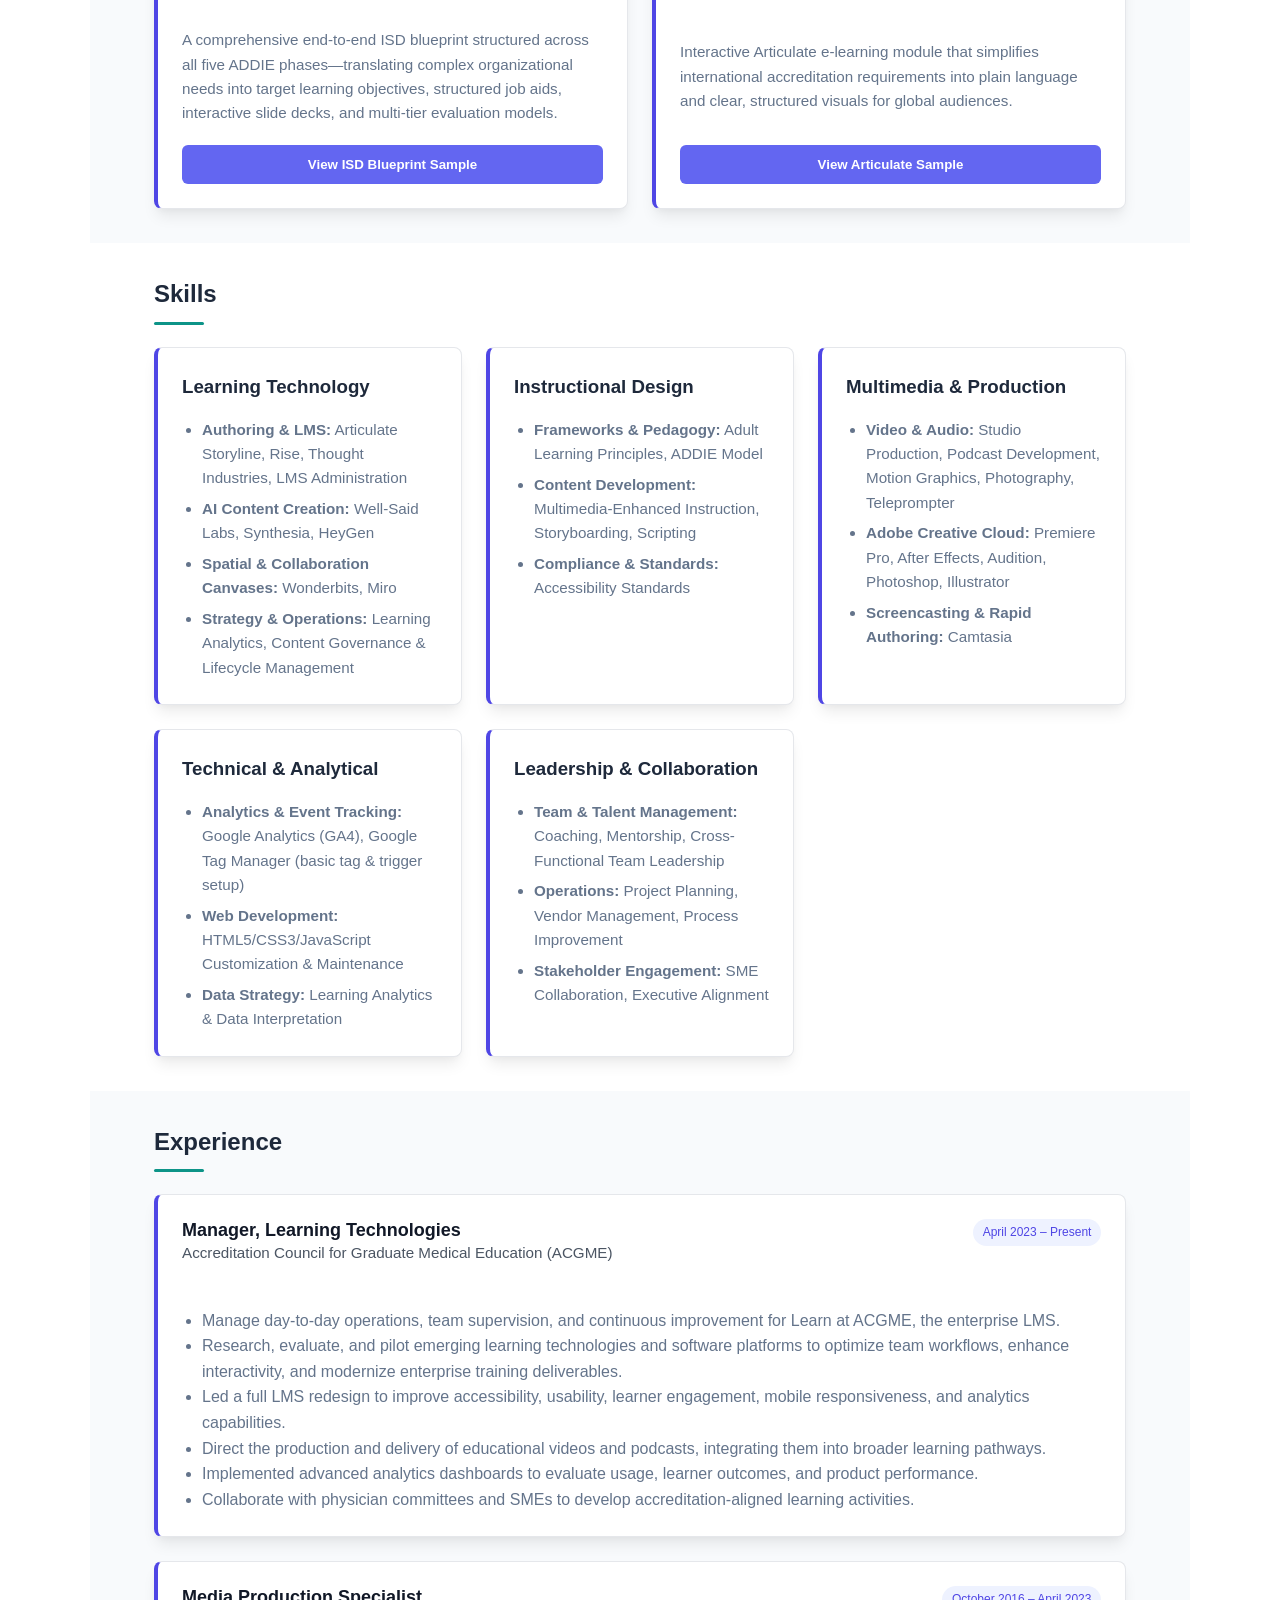
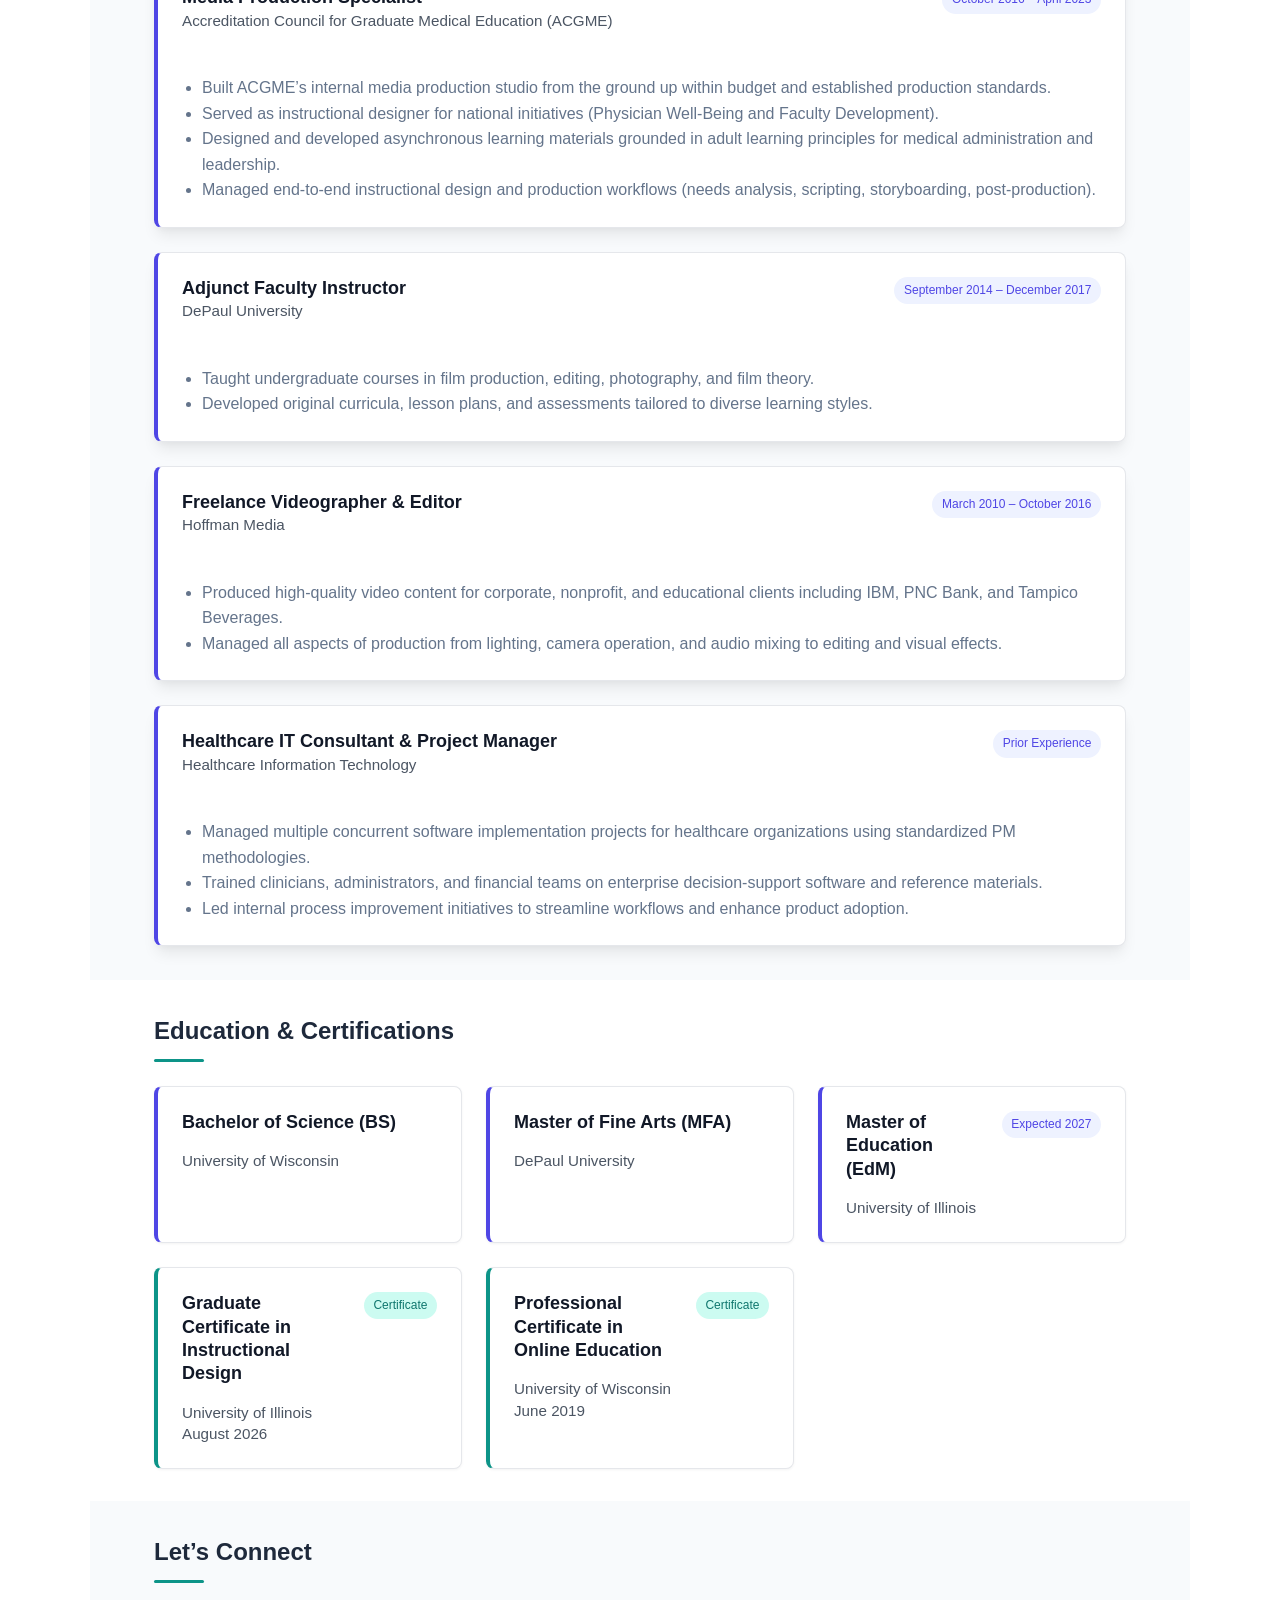
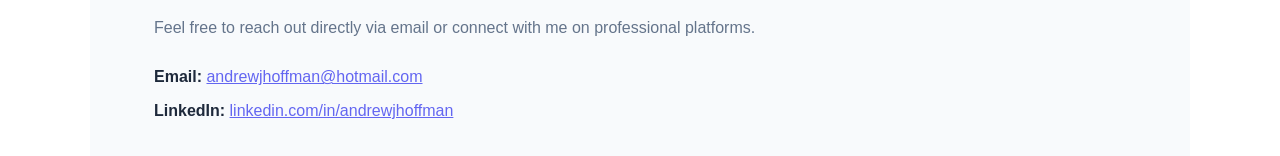
==== commit 5653df4d: "Update button labels for case study samples" ====
--- a/index.html
+++ b/index.html
@@ -74,12 +74,12 @@
       <article class="card">
         <h3>LMS Redesign</h3>
         <p>Led a full modernization of Learn at ACGME, our enterprise learning management system serving thousands of learners across the graduate medical education community. </p>
-        <button onclick="openModal('project1')">Read Case Study</button>
+        <button onclick="openModal('project1')">Read LMS Case Study</button>
       </article>
       <article class="card">
         <h3>Faculty Development Toolkit</h3>
         <p>Reimagined static slide decks into an interactive, web-based learning ecosystem, providing physician educators with streamlined digital resources to evaluate residents and deliver actionable feedback. </p>
-        <button onclick="openModal('project2')">Read Case Study</button>
+        <button onclick="openModal('project2')">Read Faculty Development Case Study</button>
       </article>
     </div>
   </section>
@@ -101,7 +101,7 @@
       <p style="color: var(--text-muted); font-size: 0.95rem; line-height: 1.6;">
         An overview video designed to help program directors and coordinators navigate the emotional and procedural challenges of responding to accreditation citations using clear graphics, step-by-step guidance, and practical examples.
       </p>
-      <button class="btn" onclick="openModal('sample1')">View Sample Details</button>
+      <button class="btn" onclick="openModal('sample1')">View Explainer Video Sample</button>
     </article>
 
 <!-- Sample 2 -->
@@ -116,7 +116,7 @@
   <p style="color: var(--text-muted); font-size: 0.95rem; line-height: 1.6;">
     Converts dense, static presentation slides into sequenced motion graphics with synchronized narration—reducing cognitive load, directing focus, and making abstract frameworks easier to digest.
   </p>
-  <button class="btn" onclick="openModal('sample2')">View Sample Details</button>
+  <button class="btn" onclick="openModal('sample2')">View Multimedia Design Sample</button>
 </article>
 
     <!-- Sample 3 -->
@@ -131,7 +131,7 @@
   <p style="color: var(--text-muted); font-size: 0.95rem; line-height: 1.6;">
     A comprehensive end-to-end ISD blueprint structured across all five ADDIE phases—translating complex organizational needs into target learning objectives, structured job aids, interactive slide decks, and multi-tier evaluation models.
   </p>
-  <button class="btn" onclick="openModal('sample3')">View Sample Details</button>
+  <button class="btn" onclick="openModal('sample3')">View ISD Blueprint Sample</button>
 </article>
 
 <!-- Sample 4: ACGME_I -->
@@ -146,7 +146,7 @@
   <p style="color: var(--text-muted); font-size: 0.95rem; line-height: 1.6;">
     Interactive Articulate e-learning module that simplifies international accreditation requirements into plain language and clear, structured visuals for global audiences.
   </p>
-  <button class="btn" onclick="openModal('sample4')">View Sample Details</button>
+  <button class="btn" onclick="openModal('sample4')">View Articulate Sample</button>
 </article>
   </div>
 
@@ -385,4 +385,4 @@
 
   <script src="script.js"></script>
 </body>
-</html>+</html>
